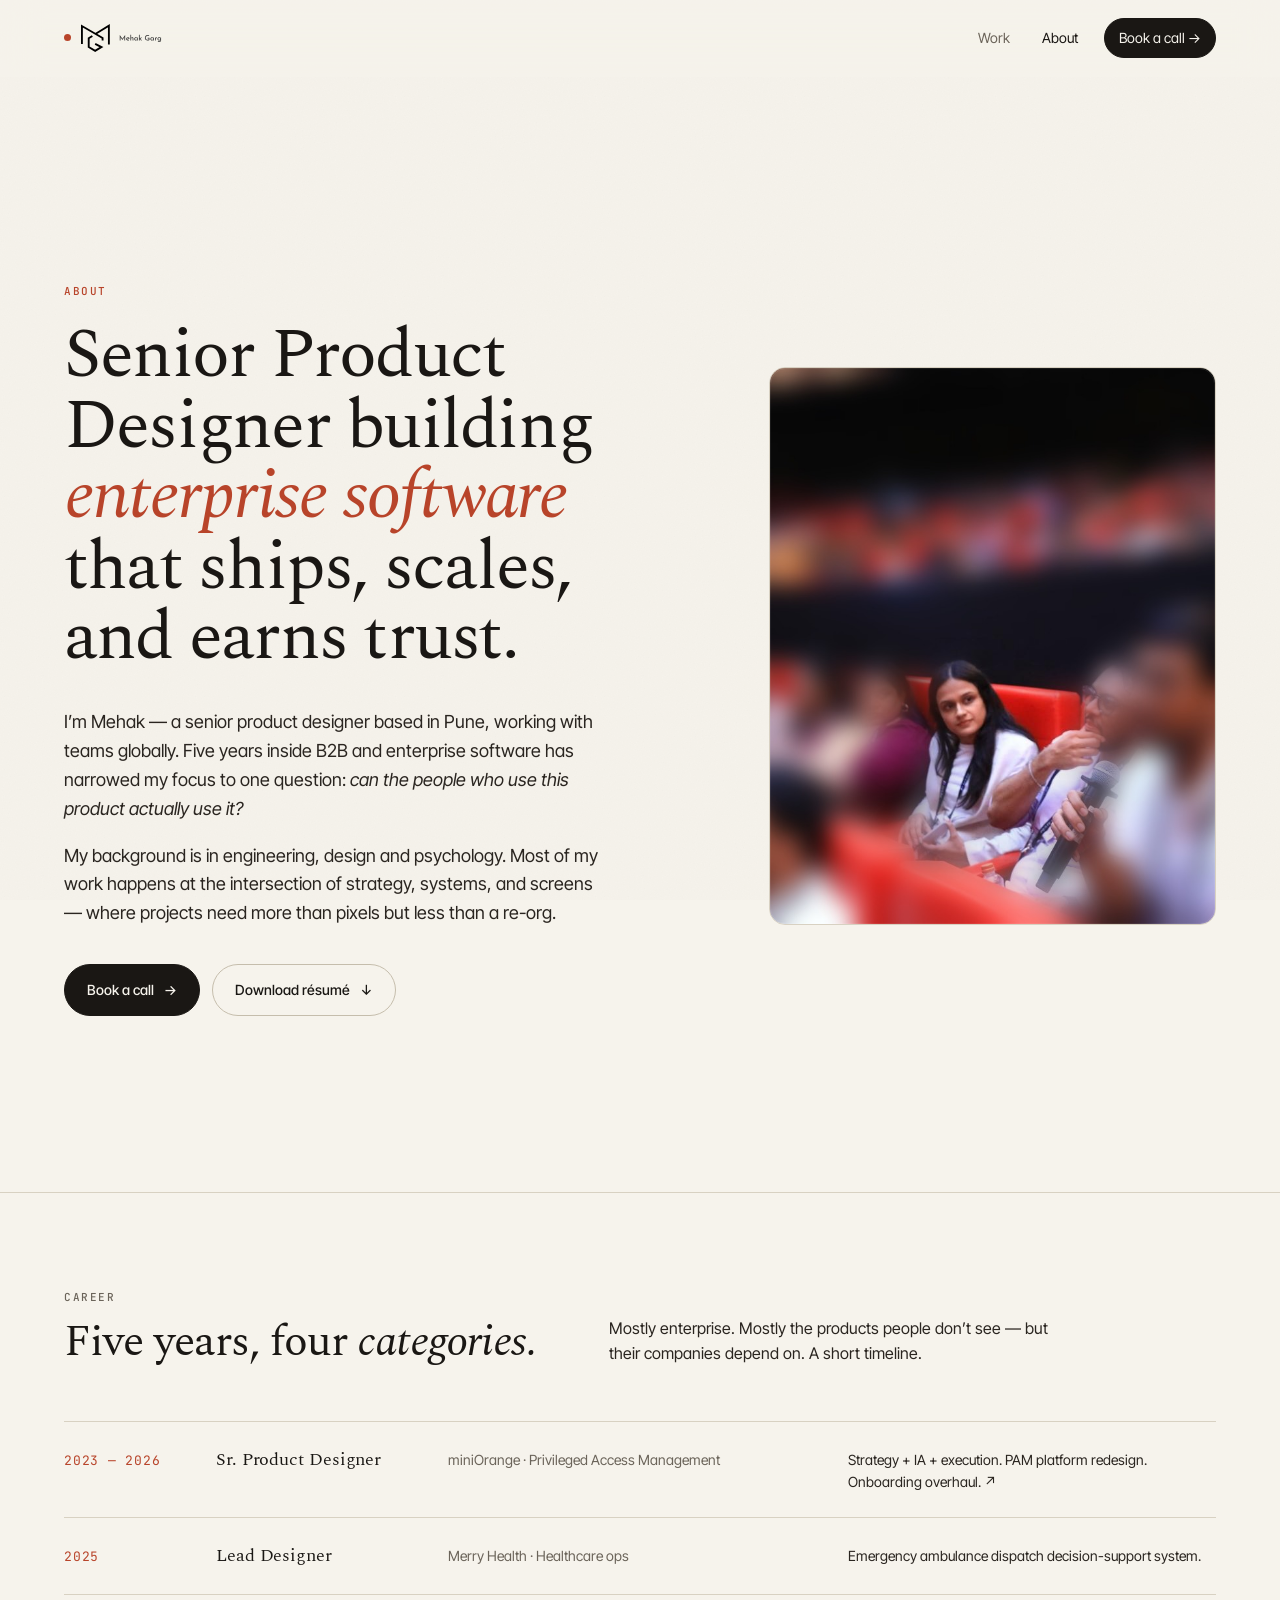
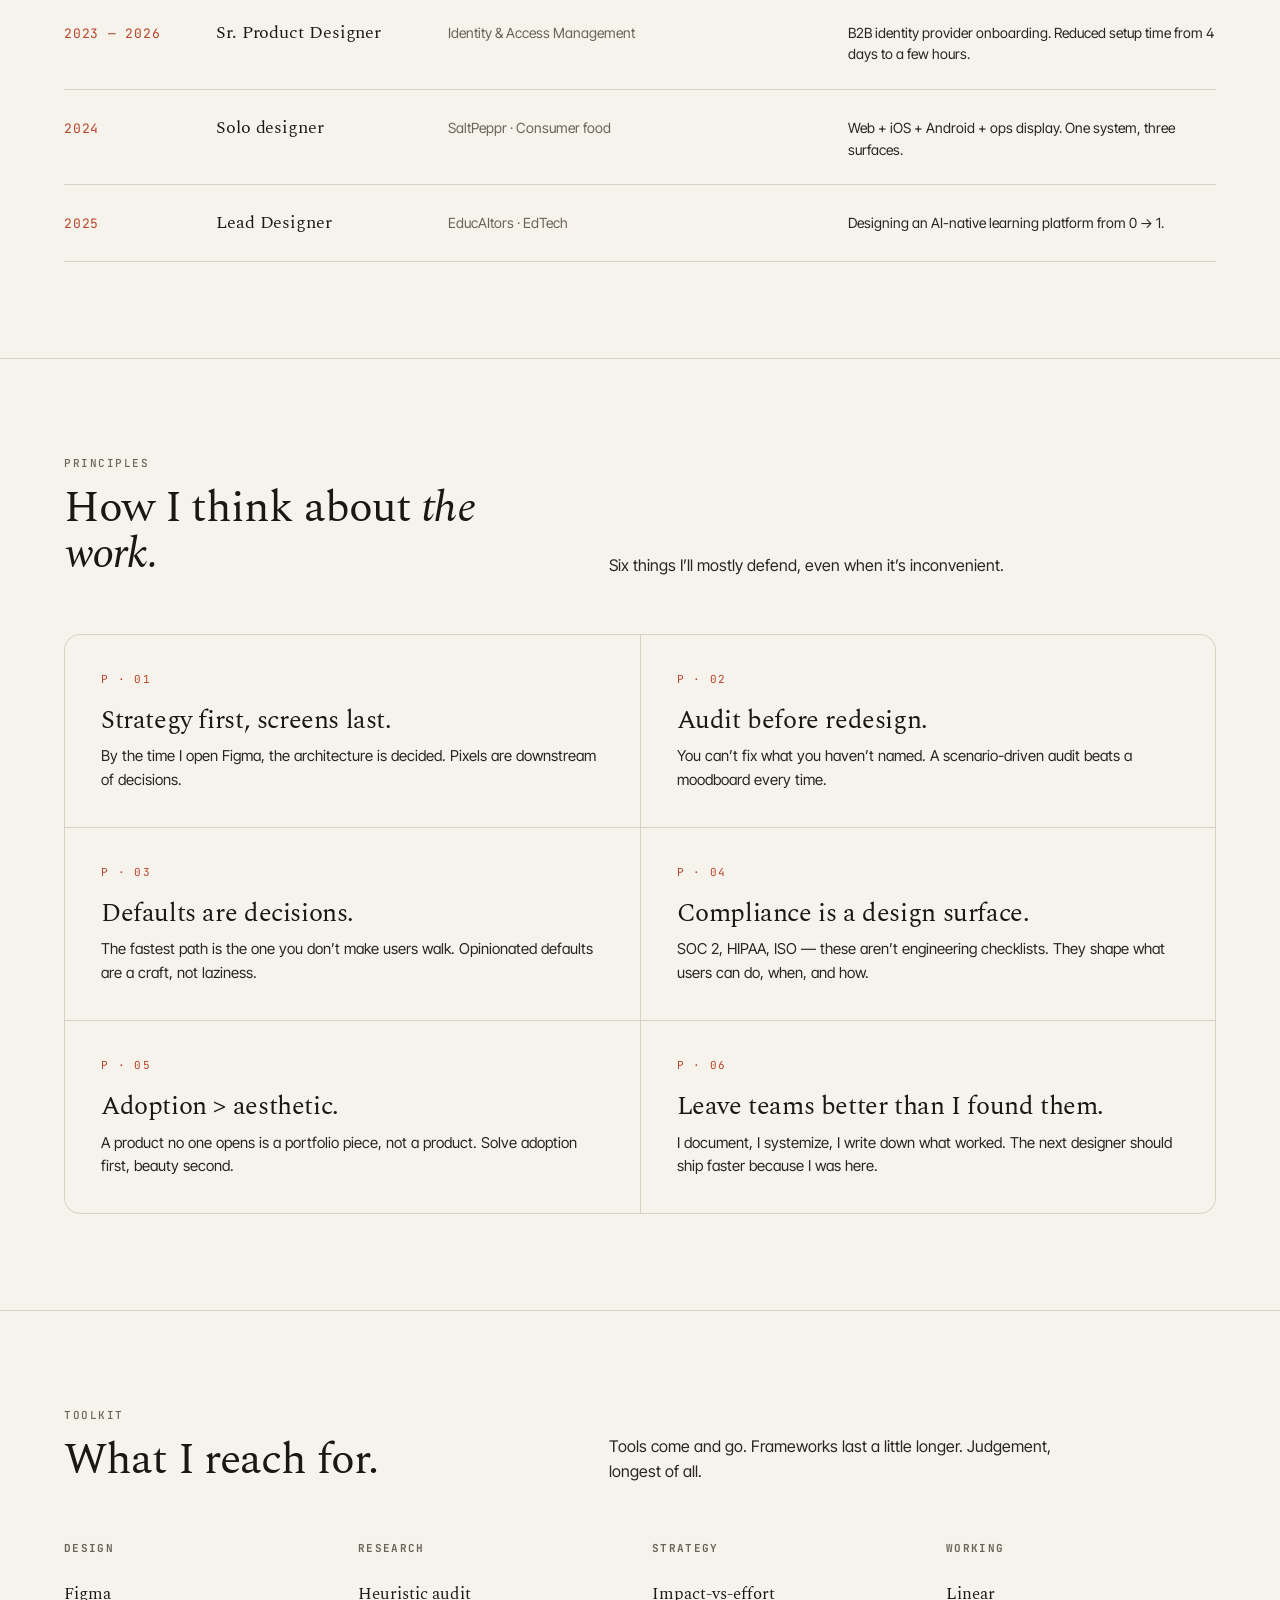
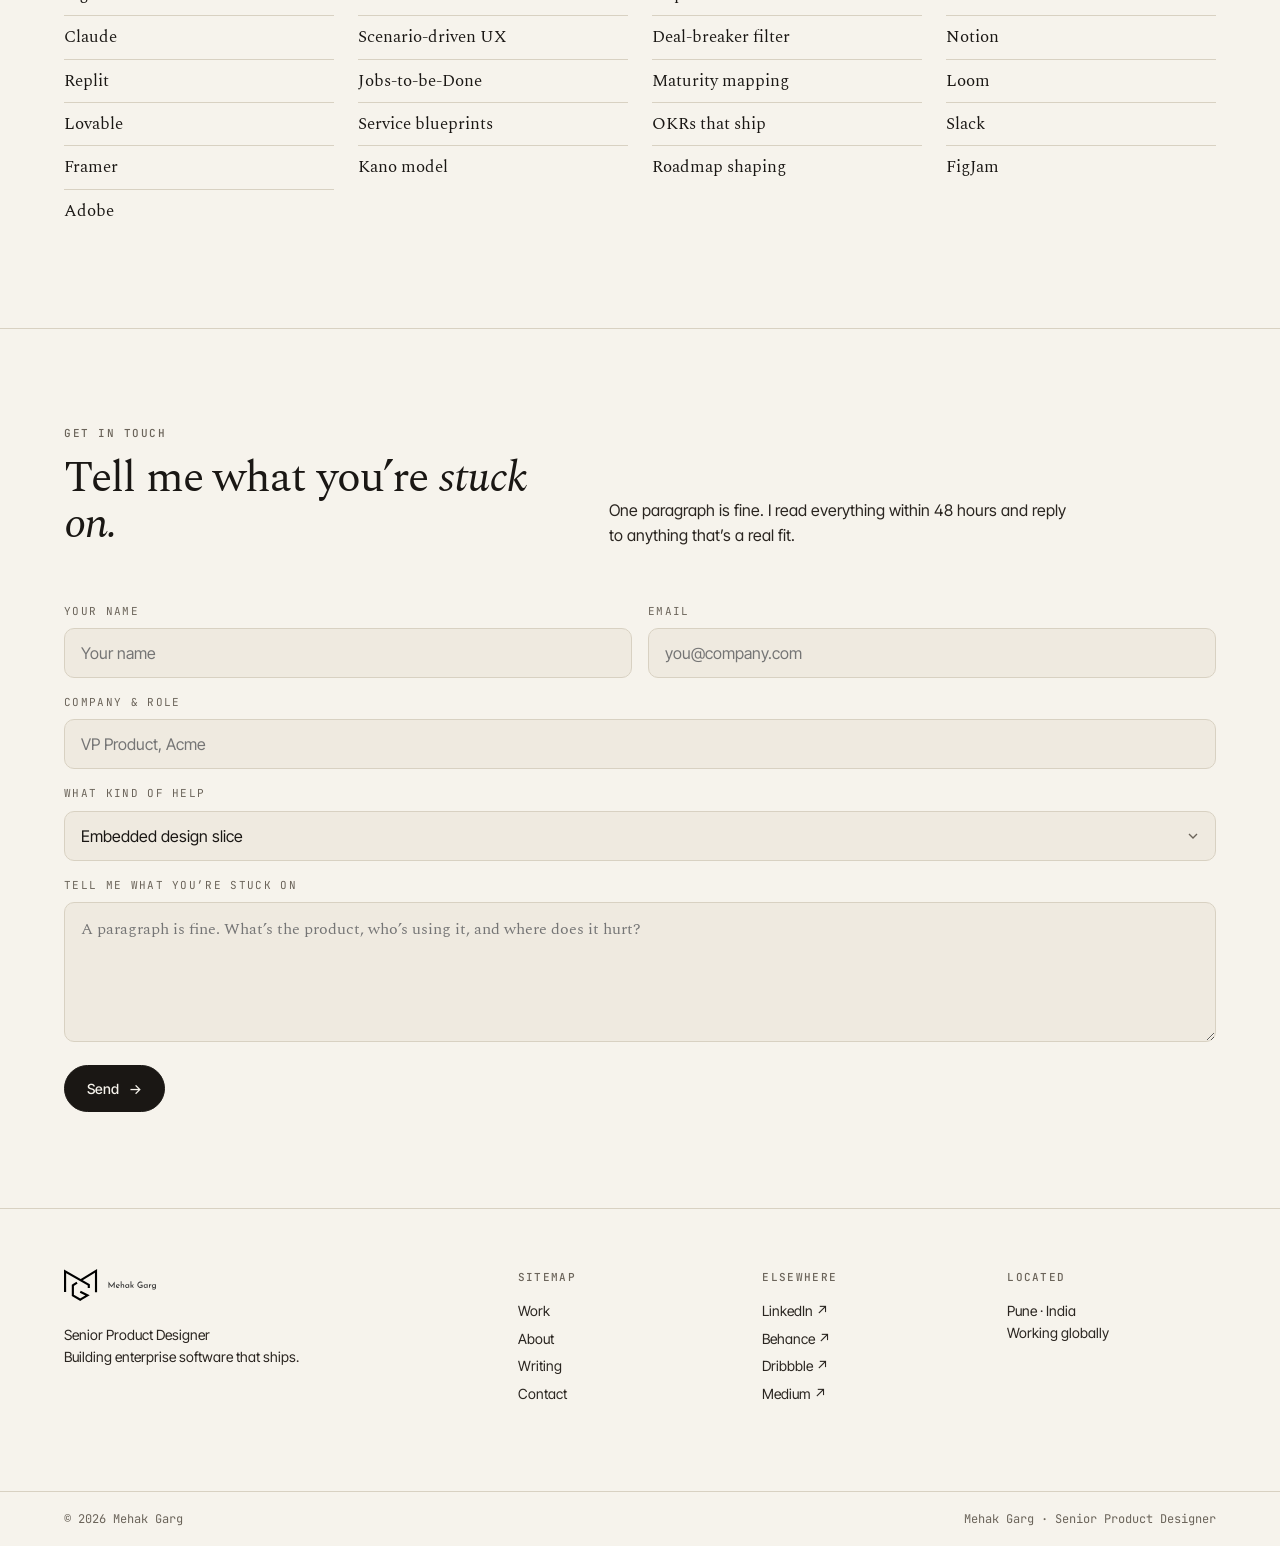
==== about.html @ d700df49 "Initial portfolio — Mehak Garg Senior Product Designer" ====
<!doctype html>
<html lang="en">
<head>
<meta charset="utf-8" />
<meta name="viewport" content="width=device-width, initial-scale=1" />
<title>About — Mehak Garg</title>
<link rel="preconnect" href="https://fonts.googleapis.com" />
<link rel="preconnect" href="https://fonts.gstatic.com" crossorigin />
<link href="https://fonts.googleapis.com/css2?family=Spectral:ital,wght@0,300;0,400;0,500;1,400&family=Inter+Tight:wght@400;500;600&family=JetBrains+Mono:wght@400;500&display=swap" rel="stylesheet" />
<link rel="stylesheet" href="styles.css" />
<style>
  /* ── About hero ── */
  .about-hero {
    padding-top: 180px;
    padding-bottom: 80px;
    display: grid;
    grid-template-columns: 1.4fr 1fr;
    gap: 80px;
    align-items: center;
  }
  .about-hero h1 {
    font-family: var(--serif);
    font-weight: 400;
    font-size: clamp(40px, 5.5vw, 84px);
    line-height: 1.0;
    letter-spacing: -0.025em;
  }
  .about-hero h1 .em {
    font-style: italic;
    color: var(--accent);
  }
  .about-hero .photo {
    aspect-ratio: 4/5;
    background: var(--paper-2);
    border: 1px solid var(--rule);
    border-radius: 16px;
    overflow: hidden;
    position: relative;
  }
  .about-hero .photo::after {
    content: "";
    position: absolute;
    inset: 0;
    border: 1px solid rgba(255,255,255,0.08);
    border-radius: 16px;
    pointer-events: none;
  }
  @media (max-width: 800px) {
    .about-hero { grid-template-columns: 1fr; gap: 40px; }
  }

  /* ── Timeline ── */
  .timeline {
    display: flex;
    flex-direction: column;
    border-top: 1px solid var(--rule);
    margin-top: 48px;
  }
  .tl-row {
    display: grid;
    grid-template-columns: 120px 200px 1fr 1fr;
    gap: 32px;
    padding: 24px 0;
    border-bottom: 1px solid var(--rule);
    align-items: baseline;
  }
  .tl-row .yr {
    font-family: var(--mono);
    font-size: 13px;
    color: var(--accent);
    letter-spacing: 0.06em;
  }
  .tl-row .role {
    font-family: var(--serif);
    font-size: 18px;
    letter-spacing: -0.005em;
  }
  .tl-row .where {
    color: var(--muted);
    font-size: 14px;
  }
  .tl-row .what {
    color: var(--ink-2);
    font-size: 14px;
    line-height: 1.55;
  }
  @media (max-width: 800px) {
    .tl-row { grid-template-columns: 1fr; gap: 6px; }
  }

  /* ── Principles grid ── */
  .principles-grid {
    display: grid;
    grid-template-columns: 1fr 1fr;
    gap: 1px;
    background: var(--rule);
    border: 1px solid var(--rule);
    border-radius: 16px;
    overflow: hidden;
  }
  .principle {
    background: var(--paper);
    padding: 36px;
  }
  .principle .num {
    font-family: var(--mono);
    font-size: 11px;
    color: var(--accent);
    letter-spacing: 0.12em;
  }
  .principle h4 {
    font-family: var(--serif);
    font-size: 26px;
    font-weight: 400;
    letter-spacing: -0.015em;
    margin: 18px 0 10px;
    line-height: 1.1;
  }
  .principle p {
    font-size: 15px;
    color: var(--ink-2);
    line-height: 1.55;
  }
  @media (max-width: 800px) {
    .principles-grid { grid-template-columns: 1fr; }
  }

  /* ── Toolkit ── */
  .toolkit {
    display: grid;
    grid-template-columns: repeat(4, 1fr);
    gap: 24px;
  }
  .tool-col h5 {
    font-family: var(--mono);
    font-size: 11px;
    letter-spacing: 0.12em;
    color: var(--muted);
    margin-bottom: 16px;
    text-transform: uppercase;
  }
  .tool-col ul {
    list-style: none;
  }
  .tool-col li {
    padding: 8px 0;
    font-family: var(--serif);
    font-size: 17px;
    border-top: 1px solid var(--rule);
  }
  .tool-col li:first-child {
    border-top: none;
  }
  @media (max-width: 800px) {
    .toolkit { grid-template-columns: 1fr 1fr; }
  }

  /* ── Contact form ── */
  .form-grid {
    display: grid;
    grid-template-columns: 1fr 1fr;
    gap: 16px;
  }
  .form-grid .full {
    grid-column: 1 / -1;
  }
  .form-grid label {
    display: block;
    font-family: var(--mono);
    font-size: 11px;
    letter-spacing: 0.12em;
    color: var(--muted);
    margin-bottom: 8px;
    text-transform: uppercase;
  }
  .form-grid input,
  .form-grid textarea,
  .form-grid select {
    width: 100%;
    padding: 14px 16px;
    background: var(--paper-2);
    border: 1px solid var(--rule);
    border-radius: 10px;
    font-family: var(--sans);
    font-size: 16px;
    color: var(--ink);
    transition: border-color 0.2s, background 0.2s;
    appearance: none;
    -webkit-appearance: none;
  }
  .form-grid input:focus,
  .form-grid textarea:focus,
  .form-grid select:focus {
    outline: none;
    border-color: var(--accent);
    background: var(--paper);
  }
  .form-grid textarea {
    min-height: 140px;
    resize: vertical;
    font-family: var(--serif);
  }
  .form-grid select {
    background-image: url("data:image/svg+xml;utf8,<svg xmlns='http://www.w3.org/2000/svg' width='16' height='16' viewBox='0 0 24 24' fill='none' stroke='%236b645a' stroke-width='2'><polyline points='6 9 12 15 18 9'/></svg>");
    background-repeat: no-repeat;
    background-position: right 14px center;
    padding-right: 40px;
    cursor: pointer;
  }
  @media (max-width: 800px) {
    .form-grid { grid-template-columns: 1fr; }
  }
</style>
</head>
<body>

<div class="scroll-progress"></div>

<nav class="nav">
  <a href="index.html" class="nav-logo" data-cursor="hover">
    <span class="dot"></span>
    <img src="assets/logo.svg" alt="Mehak Garg" />
  </a>
  <div class="nav-links">
    <a href="index.html#work" data-cursor="hover">Work</a>
    <a href="about.html" class="active" data-cursor="hover">About</a>
    <a href="#contact" class="cta" data-cursor="hover">Book a call →</a>
  </div>
</nav>

<!-- 01 About hero -->
<section data-screen-label="01 About hero">
  <div class="wrap">
    <div class="about-hero">
      <div>
        <span class="kicker reveal">About</span>
        <h1 class="reveal" style="margin-top:18px;">
          Senior Product Designer building <span class="em">enterprise software</span> that ships, scales, and earns trust.
        </h1>
        <p class="reveal" style="margin-top:36px;font-size:18px;color:var(--ink-2);max-width:54ch;line-height:1.6;">
          I&rsquo;m Mehak — a senior product designer based in Pune, working with teams globally. Five years inside B2B and enterprise software has narrowed my focus to one question: <em>can the people who use this product actually use it?</em>
        </p>
        <p class="reveal" style="margin-top:18px;font-size:18px;color:var(--ink-2);max-width:54ch;line-height:1.6;">
          My background is in engineering, design and psychology. Most of my work happens at the intersection of strategy, systems, and screens — where projects need more than pixels but less than a re-org.
        </p>
        <div class="reveal" style="margin-top:36px;display:flex;gap:12px;flex-wrap:wrap;">
          <a href="#contact" class="btn primary" data-cursor="hover">Book a call <span class="arrow">→</span></a>
          <a href="assets/Mehak-Garg-Resume.pdf" download class="btn" data-cursor="hover">Download résumé <span class="arrow">↓</span></a>
        </div>
      </div>
      <div class="photo reveal">
        <img src="assets/portrait.jpg" alt="Mehak Garg" style="width:100%;height:100%;object-fit:cover;display:block;" />
      </div>
    </div>
  </div>
</section>

<!-- 02 Timeline -->
<section data-screen-label="02 Timeline">
  <div class="wrap">
    <div class="sec-head">
      <div class="l reveal">
        <span class="eyebrow">Career</span>
        <h2 class="serif">Five years, four <span class="italic">categories.</span></h2>
      </div>
      <div class="r reveal">
        <p>Mostly enterprise. Mostly the products people don&rsquo;t see — but their companies depend on. A short timeline.</p>
      </div>
    </div>

    <div class="timeline reveal">
      <div class="tl-row">
        <div class="yr">2023 — 2026</div>
        <div class="role serif">Sr. Product Designer</div>
        <div class="where">miniOrange · Privileged Access Management</div>
        <div class="what">Strategy + IA + execution. PAM platform redesign. Onboarding overhaul. ↗</div>
      </div>
      <div class="tl-row">
        <div class="yr">2025</div>
        <div class="role serif">Lead Designer</div>
        <div class="where">Merry Health · Healthcare ops</div>
        <div class="what">Emergency ambulance dispatch decision-support system.</div>
      </div>
      <div class="tl-row">
        <div class="yr">2023 — 2026</div>
        <div class="role serif">Sr. Product Designer</div>
        <div class="where">Identity &amp; Access Management</div>
        <div class="what">B2B identity provider onboarding. Reduced setup time from 4 days to a few hours.</div>
      </div>
      <div class="tl-row">
        <div class="yr">2024</div>
        <div class="role serif">Solo designer</div>
        <div class="where">SaltPeppr · Consumer food</div>
        <div class="what">Web + iOS + Android + ops display. One system, three surfaces.</div>
      </div>
      <div class="tl-row">
        <div class="yr">2025</div>
        <div class="role serif">Lead Designer</div>
        <div class="where">EducAItors · EdTech</div>
        <div class="what">Designing an AI-native learning platform from 0 → 1.</div>
      </div>
    </div>
  </div>
</section>

<!-- 03 Principles -->
<section data-screen-label="03 Principles">
  <div class="wrap">
    <div class="sec-head">
      <div class="l reveal">
        <span class="eyebrow">Principles</span>
        <h2 class="serif">How I think about <span class="italic">the work.</span></h2>
      </div>
      <div class="r reveal">
        <p>Six things I&rsquo;ll mostly defend, even when it&rsquo;s inconvenient.</p>
      </div>
    </div>

    <div class="principles-grid reveal-stagger">
      <div class="principle">
        <div class="num">P · 01</div>
        <h4 class="serif">Strategy first, screens last.</h4>
        <p>By the time I open Figma, the architecture is decided. Pixels are downstream of decisions.</p>
      </div>
      <div class="principle">
        <div class="num">P · 02</div>
        <h4 class="serif">Audit before redesign.</h4>
        <p>You can&rsquo;t fix what you haven&rsquo;t named. A scenario-driven audit beats a moodboard every time.</p>
      </div>
      <div class="principle">
        <div class="num">P · 03</div>
        <h4 class="serif">Defaults are decisions.</h4>
        <p>The fastest path is the one you don&rsquo;t make users walk. Opinionated defaults are a craft, not laziness.</p>
      </div>
      <div class="principle">
        <div class="num">P · 04</div>
        <h4 class="serif">Compliance is a design surface.</h4>
        <p>SOC 2, HIPAA, ISO — these aren&rsquo;t engineering checklists. They shape what users can do, when, and how.</p>
      </div>
      <div class="principle">
        <div class="num">P · 05</div>
        <h4 class="serif">Adoption &gt; aesthetic.</h4>
        <p>A product no one opens is a portfolio piece, not a product. Solve adoption first, beauty second.</p>
      </div>
      <div class="principle">
        <div class="num">P · 06</div>
        <h4 class="serif">Leave teams better than I found them.</h4>
        <p>I document, I systemize, I write down what worked. The next designer should ship faster because I was here.</p>
      </div>
    </div>
  </div>
</section>

<!-- 04 Toolkit -->
<section data-screen-label="04 Toolkit">
  <div class="wrap">
    <div class="sec-head">
      <div class="l reveal">
        <span class="eyebrow">Toolkit</span>
        <h2 class="serif">What I reach for.</h2>
      </div>
      <div class="r reveal">
        <p>Tools come and go. Frameworks last a little longer. Judgement, longest of all.</p>
      </div>
    </div>

    <div class="toolkit reveal-stagger">
      <div class="tool-col">
        <h5>Design</h5>
        <ul>
          <li>Figma</li>
          <li>Claude</li>
          <li>Replit</li>
          <li>Lovable</li>
          <li>Framer</li>
          <li>Adobe</li>
        </ul>
      </div>
      <div class="tool-col">
        <h5>Research</h5>
        <ul>
          <li>Heuristic audit</li>
          <li>Scenario-driven UX</li>
          <li>Jobs-to-be-Done</li>
          <li>Service blueprints</li>
          <li>Kano model</li>
        </ul>
      </div>
      <div class="tool-col">
        <h5>Strategy</h5>
        <ul>
          <li>Impact-vs-effort</li>
          <li>Deal-breaker filter</li>
          <li>Maturity mapping</li>
          <li>OKRs that ship</li>
          <li>Roadmap shaping</li>
        </ul>
      </div>
      <div class="tool-col">
        <h5>Working</h5>
        <ul>
          <li>Linear</li>
          <li>Notion</li>
          <li>Loom</li>
          <li>Slack</li>
          <li>FigJam</li>
        </ul>
      </div>
    </div>
  </div>
</section>

<!-- 05 Contact form -->
<section data-screen-label="05 Contact form" id="contact">
  <div class="wrap">
    <div class="sec-head">
      <div class="l reveal">
        <span class="eyebrow">Get in touch</span>
        <h2 class="serif">Tell me what you&rsquo;re <span class="italic">stuck on.</span></h2>
      </div>
      <div class="r reveal">
        <p>One paragraph is fine. I read everything within 48 hours and reply to anything that&rsquo;s a real fit.</p>
      </div>
    </div>

    <form class="form-grid reveal" id="contact-form">
      <div>
        <label for="name">Your name</label>
        <input id="name" type="text" placeholder="Your name" autocomplete="name" />
      </div>
      <div>
        <label for="email">Email</label>
        <input id="email" type="email" placeholder="you@company.com" autocomplete="email" />
      </div>
      <div class="full">
        <label for="company">Company &amp; role</label>
        <input id="company" type="text" placeholder="VP Product, Acme" />
      </div>
      <div class="full">
        <label for="help-type">What kind of help</label>
        <select id="help-type">
          <option>Embedded design slice</option>
          <option>Enterprise UX Audit</option>
          <option>Design Systems &amp; Scale</option>
          <option>Something else</option>
        </select>
      </div>
      <div class="full">
        <label for="message">Tell me what you&rsquo;re stuck on</label>
        <textarea id="message" placeholder="A paragraph is fine. What&rsquo;s the product, who&rsquo;s using it, and where does it hurt?"></textarea>
      </div>
      <div class="full">
        <button type="submit" class="btn primary" data-cursor="hover">Send <span class="arrow">→</span></button>
      </div>
    </form>
  </div>
</section>

<footer>
  <div class="foot">
    <div class="col">
      <div class="name" style="margin-bottom:12px;">
        <img src="assets/logo.svg" alt="Mehak Garg" style="height:32px;width:auto;" />
      </div>
      <p class="meta">Senior Product Designer<br/>Building enterprise software that ships.</p>
    </div>
    <div class="col">
      <h5>Sitemap</h5>
      <a href="index.html#work">Work</a>
      <a href="about.html">About</a>
      <a href="index.html#writing">Writing</a>
      <a href="#contact">Contact</a>
    </div>
    <div class="col">
      <h5>Elsewhere</h5>
      <a href="#" target="_blank" rel="noopener">LinkedIn ↗</a>
      <a href="#" target="_blank" rel="noopener">Behance ↗</a>
      <a href="#" target="_blank" rel="noopener">Dribbble ↗</a>
      <a href="#" target="_blank" rel="noopener">Medium ↗</a>
    </div>
    <div class="col">
      <h5>Located</h5>
      <p class="meta">Pune · India<br/>Working globally</p>
    </div>
  </div>
  <div class="foot-bottom">
    <span>© 2026 Mehak Garg</span>
    <span>Mehak Garg · Senior Product Designer</span>
  </div>
</footer>

<script src="app.js"></script>
<script>
  // Contact form submit
  document.getElementById('contact-form').addEventListener('submit', function(e) {
    e.preventDefault();
    const btn = this.querySelector('button[type="submit"]');
    btn.textContent = 'Sent ✓';
    btn.disabled = true;
    btn.style.opacity = '0.7';
  });
</script>
</body>
</html>
---- styles.css ----
/* ---------- Mehak Garg portfolio — shared styles ---------- */

:root {
  /* warm editorial base */
  --paper: #f6f3ec;
  --paper-2: #efeae0;
  --ink: #1a1714;
  --ink-2: #2a2520;
  --muted: #6b645a;
  --muted-2: #9a9085;
  --rule: #d8d1c2;
  --rule-2: #c5bdac;
  --accent: #b8442a;       /* terracotta default */
  --accent-soft: #e9c8b8;
  --hl: rgba(184, 68, 42, 0.12);

  /* type */
  --serif: "Spectral", "Source Serif 4", "Iowan Old Style", Georgia, serif;
  --sans: "Inter Tight", "Söhne", "Inter", -apple-system, system-ui, sans-serif;
  --mono: "JetBrains Mono", "IBM Plex Mono", ui-monospace, monospace;

  /* density */
  --pad-section: 96px;
  --pad-side: clamp(20px, 5vw, 96px);
  --gap: 24px;

  /* timing */
  --ease: cubic-bezier(0.22, 1, 0.36, 1);
}

[data-theme="dark"] {
  --paper: #14110e;
  --paper-2: #1c1814;
  --ink: #f4efe5;
  --ink-2: #e6dfd2;
  --muted: #968c7e;
  --muted-2: #6b6359;
  --rule: #2a251f;
  --rule-2: #3a342c;
  --accent: #e07050;
  --accent-soft: #4a2a20;
  --hl: rgba(224, 112, 80, 0.18);
}

[data-density="compact"] {
  --pad-section: 72px;
  --gap: 14px;
}
[data-density="airy"] {
  --pad-section: 160px;
  --gap: 36px;
}

* { box-sizing: border-box; margin: 0; padding: 0; }
html { scroll-behavior: smooth; }
body {
  font-family: var(--sans);
  background: var(--paper);
  color: var(--ink);
  font-size: 17px;
  line-height: 1.55;
  -webkit-font-smoothing: antialiased;
  font-feature-settings: "ss01", "cv11";
  transition: background 0.6s var(--ease), color 0.6s var(--ease);
  overflow-x: hidden;
}

/* subtle paper grain */
body::before {
  content: "";
  position: fixed;
  inset: 0;
  pointer-events: none;
  z-index: 1;
  opacity: 0.4;
  mix-blend-mode: multiply;
  background-image: url("data:image/svg+xml;utf8,<svg xmlns='http://www.w3.org/2000/svg' width='200' height='200'><filter id='n'><feTurbulence type='fractalNoise' baseFrequency='0.85' numOctaves='2' stitchTiles='stitch'/><feColorMatrix values='0 0 0 0 0.1  0 0 0 0 0.09  0 0 0 0 0.08  0 0 0 0.06 0'/></filter><rect width='100%25' height='100%25' filter='url(%23n)'/></svg>");
}
[data-theme="dark"] body::before { mix-blend-mode: screen; opacity: 0.18; }

/* ---------- Type ---------- */
.serif { font-family: var(--serif); font-weight: 400; letter-spacing: -0.012em; }
.italic { font-style: italic; }
[data-font="sans-hero"] .hero h1,
[data-font="sans-hero"] .display { font-family: var(--sans); font-weight: 500; letter-spacing: -0.03em; }
[data-font="serif-all"] .label,
[data-font="serif-all"] body { font-family: var(--serif); }

.eyebrow {
  font-family: var(--mono);
  font-size: 11px;
  letter-spacing: 0.14em;
  text-transform: uppercase;
  color: var(--muted);
  font-weight: 500;
}

.display {
  font-family: var(--serif);
  font-weight: 400;
  letter-spacing: -0.025em;
  line-height: 0.98;
}

a { color: inherit; text-decoration: none; }
a.link {
  color: var(--ink);
  border-bottom: 1px solid var(--rule-2);
  transition: border 0.2s, color 0.2s;
}
a.link:hover { color: var(--accent); border-bottom-color: var(--accent); }

/* ---------- Layout ---------- */
.wrap {
  max-width: 1480px;
  margin: 0 auto;
  padding: 0 var(--pad-side);
  position: relative;
  z-index: 2;
}

section { padding: var(--pad-section) 0; position: relative; }
section + section { border-top: 1px solid var(--rule); }
@media (max-width: 720px) {
  :root { --pad-section: 64px; }
}

/* ---------- Nav ---------- */
.nav {
  position: fixed;
  top: 0; left: 0; right: 0;
  z-index: 50;
  display: flex;
  align-items: center;
  justify-content: space-between;
  padding: 18px var(--pad-side);
  background: color-mix(in oklab, var(--paper) 80%, transparent);
  backdrop-filter: blur(20px) saturate(1.4);
  -webkit-backdrop-filter: blur(20px) saturate(1.4);
  border-bottom: 1px solid transparent;
  transition: border-color 0.3s, background 0.3s;
}
.nav.scrolled { border-bottom-color: var(--rule); }
.nav-logo {
  display: inline-flex;
  align-items: center;
  gap: 10px;
  color: var(--ink);
}
.nav-logo .dot {
  width: 7px; height: 7px;
  border-radius: 50%;
  background: var(--accent);
  display: inline-block;
  animation: pulse 2.4s var(--ease) infinite;
  flex-shrink: 0;
}
.nav-logo img, .nav-logo svg {
  height: 28px;
  width: auto;
  display: block;
}
[data-theme="dark"] .nav-logo img { filter: invert(1); }
@keyframes pulse {
  0%, 100% { transform: scale(1); opacity: 1; }
  50% { transform: scale(1.4); opacity: 0.5; }
}
.nav-links {
  display: flex;
  gap: 4px;
  align-items: center;
  font-size: 14px;
}
.nav-links a {
  padding: 8px 14px;
  border-radius: 999px;
  color: var(--muted);
  transition: color 0.2s, background 0.2s;
  position: relative;
}
.nav-links a:hover, .nav-links a.active { color: var(--ink); }
.nav-links a.cta {
  background: var(--ink);
  color: var(--paper);
  margin-left: 8px;
  border: 1px solid var(--ink);
}
.nav-links a.cta:hover { background: var(--accent); border-color: var(--accent); color: #fff; }
@media (max-width: 720px) {
  .nav { padding: 12px var(--pad-side); }
  .nav-logo img, .nav-logo svg { height: 22px; }
  .nav-links a:not(.cta) { display: none; }
  .nav-links a.cta { margin-left: 0; padding: 8px 12px; font-size: 13px; }
}

/* ---------- Custom cursor ---------- */
.cursor {
  position: fixed;
  pointer-events: none;
  z-index: 9999;
  width: 12px; height: 12px;
  border-radius: 50%;
  background: var(--ink);
  transform: translate(-50%, -50%);
  transition: width 0.25s var(--ease), height 0.25s var(--ease), background 0.25s, opacity 0.25s;
  mix-blend-mode: difference;
  opacity: 0;
}
.cursor.visible { opacity: 1; }
.cursor.hover {
  width: 64px; height: 64px;
  background: var(--paper);
}
.cursor.hover-text {
  width: 84px; height: 84px;
  background: var(--accent);
  mix-blend-mode: normal;
}
.cursor-label {
  position: fixed;
  pointer-events: none;
  z-index: 10000;
  font-family: var(--mono);
  font-size: 10px;
  letter-spacing: 0.1em;
  text-transform: uppercase;
  color: #fff;
  transform: translate(-50%, -50%);
  opacity: 0;
  transition: opacity 0.2s;
}
.cursor-label.visible { opacity: 1; }

@media (hover: none), (max-width: 900px) {
  .cursor, .cursor-label { display: none; }
}

/* ---------- Hero ---------- */
.hero {
  padding-top: clamp(120px, 16vw, 180px);
  padding-bottom: 80px;
  min-height: 88vh;
  display: flex;
  flex-direction: column;
  justify-content: center;
}
.hero .meta {
  display: flex;
  gap: 16px;
  align-items: center;
  margin-bottom: 36px;
  flex-wrap: wrap;
}
.hero .status {
  display: inline-flex;
  align-items: center;
  gap: 8px;
  padding: 6px 12px;
  background: var(--paper-2);
  border: 1px solid var(--rule);
  border-radius: 999px;
  font-size: 12px;
  color: var(--muted);
}
.hero .status .live {
  width: 6px; height: 6px; border-radius: 50%;
  background: #2ea44f;
  animation: pulse 2.4s var(--ease) infinite;
}
.hero h1 {
  font-family: var(--serif);
  font-weight: 400;
  font-size: clamp(40px, 7.6vw, 124px);
  line-height: 0.98;
  letter-spacing: -0.03em;
  max-width: 16ch;
}
.hero h1 .em {
  font-style: italic;
  color: var(--accent);
  font-weight: 400;
}
.hero h1 .word {
  display: inline-block;
}
.hero .lede {
  margin-top: 44px;
  max-width: 56ch;
  font-size: clamp(17px, 1.4vw, 20px);
  line-height: 1.55;
  color: var(--ink-2);
}
.hero .lede strong { font-weight: 500; color: var(--ink); }
.hero .actions {
  margin-top: 40px;
  display: flex;
  gap: 12px;
  align-items: center;
  flex-wrap: wrap;
}

.btn {
  display: inline-flex;
  align-items: center;
  gap: 10px;
  padding: 14px 22px;
  font-size: 14px;
  font-weight: 500;
  border-radius: 999px;
  border: 1px solid var(--rule-2);
  background: transparent;
  color: var(--ink);
  cursor: pointer;
  transition: all 0.25s var(--ease);
  font-family: var(--sans);
}
.btn:hover { border-color: var(--ink); transform: translateY(-1px); }
.btn.primary {
  background: var(--ink);
  color: var(--paper);
  border-color: var(--ink);
}
.btn.primary:hover { background: var(--accent); border-color: var(--accent); color: #fff; }
.btn .arrow {
  display: inline-block;
  transition: transform 0.3s var(--ease);
}
.btn:hover .arrow { transform: translateX(4px); }

/* trust strip */
.trust {
  margin-top: 80px;
  padding-top: 32px;
  border-top: 1px solid var(--rule);
  display: flex;
  align-items: center;
  gap: 36px;
  flex-wrap: wrap;
}
.trust .label { color: var(--muted); font-size: 12px; letter-spacing: 0.1em; text-transform: uppercase; font-family: var(--mono); }
.trust .logos {
  display: flex;
  gap: 36px;
  align-items: center;
  flex-wrap: wrap;
  color: var(--muted-2);
  font-family: var(--serif);
  font-size: 17px;
  letter-spacing: -0.01em;
}
.trust .logos span { transition: color 0.3s; }
.trust .logos span:hover { color: var(--ink); }

/* ---------- Section heading ---------- */
.sec-head {
  display: grid;
  grid-template-columns: 5fr 6fr;
  gap: 40px;
  margin-bottom: 56px;
  align-items: end;
}
.sec-head .l .eyebrow { display: block; margin-bottom: 14px; }
.sec-head .l h2 {
  font-family: var(--serif);
  font-weight: 400;
  font-size: clamp(28px, 3.4vw, 52px);
  line-height: 1.05;
  letter-spacing: -0.02em;
  max-width: 22ch;
}
.sec-head .r {
  font-size: 16px;
  color: var(--ink-2);
  max-width: 52ch;
  line-height: 1.55;
}
@media (max-width: 900px) {
  .sec-head { grid-template-columns: 1fr; gap: 20px; margin-bottom: 36px; }
  .sec-head .l h2 { font-size: clamp(26px, 6.4vw, 38px); }
}

/* ---------- Work grid (morphing tiles) ---------- */
.work {
  display: flex;
  flex-direction: column;
  gap: 0;
}
.proj {
  position: relative;
  border-top: 1px solid var(--rule);
  padding: 28px 0;
  display: grid;
  grid-template-columns: 56px 1fr 240px 240px 60px;
  gap: 28px;
  align-items: center;
  cursor: pointer;
  transition: padding 0.5s var(--ease);
  overflow: hidden;
}
.proj:last-child { border-bottom: 1px solid var(--rule); }
.proj .num { font-family: var(--mono); font-size: 12px; color: var(--muted); }
.proj .title {
  font-family: var(--serif);
  font-size: clamp(22px, 2.6vw, 36px);
  line-height: 1.1;
  letter-spacing: -0.018em;
  font-weight: 400;
  transition: transform 0.5s var(--ease);
  transform-origin: left center;
}
.proj .meta-l { font-size: 12px; color: var(--muted); font-family: var(--mono); letter-spacing: 0.04em; line-height: 1.5; }
.proj .arrow-cell {
  display: flex; justify-content: flex-end;
  font-family: var(--serif); font-size: 24px; color: var(--muted);
  transition: transform 0.5s var(--ease), color 0.3s;
}
.proj .preview {
  position: absolute;
  pointer-events: none;
  top: 50%;
  right: 8%;
  width: 320px;
  height: 210px;
  border-radius: 12px;
  overflow: hidden;
  transform: translate(40px, -50%) scale(0.9);
  opacity: 0;
  transition: opacity 0.4s var(--ease), transform 0.5s var(--ease);
  z-index: 5;
  box-shadow: 0 30px 80px rgba(20, 16, 12, 0.18);
}
.proj:hover { padding: 44px 0; }
.proj:hover .title { transform: translateX(10px); color: var(--accent); }
.proj:hover .arrow-cell { transform: translateX(-8px); color: var(--ink); }
.proj:hover .preview { opacity: 1; transform: translate(0, -50%) scale(1); }
.proj.expanded { background: var(--paper-2); }
@media (max-width: 1100px) {
  .proj { grid-template-columns: 44px 1fr 40px; gap: 16px; padding: 22px 0; }
  .proj .meta-l { display: none; }
  .proj .preview { display: none; }
  .proj:hover { padding: 28px 0; }
}

/* ---------- Engagement / cards ---------- */
.cards {
  display: grid;
  grid-template-columns: repeat(3, 1fr);
  gap: var(--gap);
}
.card {
  background: var(--paper-2);
  border: 1px solid var(--rule);
  border-radius: 18px;
  padding: 36px;
  transition: transform 0.4s var(--ease), border-color 0.3s, background 0.3s;
}
.card:hover { transform: translateY(-4px); border-color: var(--ink); }
.card .num {
  font-family: var(--mono);
  font-size: 11px;
  color: var(--muted);
  letter-spacing: 0.12em;
  margin-bottom: 24px;
}
.card h3 {
  font-family: var(--serif);
  font-size: 28px;
  font-weight: 400;
  letter-spacing: -0.015em;
  line-height: 1.1;
  margin-bottom: 16px;
}
.card p { color: var(--ink-2); font-size: 15px; line-height: 1.55; }
.card .when {
  margin-top: 24px;
  padding-top: 16px;
  border-top: 1px solid var(--rule);
  font-size: 13px;
  color: var(--muted);
  font-family: var(--mono);
}
@media (max-width: 900px) { .cards { grid-template-columns: 1fr; } }

/* ---------- Beliefs / principles ---------- */
.beliefs {
  display: grid;
  grid-template-columns: 1fr 1fr;
  gap: 1px;
  background: var(--rule);
  border-top: 1px solid var(--rule);
  border-bottom: 1px solid var(--rule);
}
.belief {
  background: var(--paper);
  padding: 56px 48px;
  position: relative;
  transition: background 0.4s;
}
.belief:hover { background: var(--paper-2); }
.belief .num { font-family: var(--mono); font-size: 11px; color: var(--muted); letter-spacing: 0.12em; }
.belief h4 {
  margin-top: 24px;
  font-family: var(--serif);
  font-weight: 400;
  font-size: 28px;
  letter-spacing: -0.02em;
  line-height: 1.1;
}
.belief p { margin-top: 14px; color: var(--ink-2); font-size: 15px; max-width: 44ch; }
@media (max-width: 800px) { .beliefs { grid-template-columns: 1fr; } }

/* ---------- Quotes ---------- */
.quotes {
  display: grid;
  grid-template-columns: 1fr 1fr;
  gap: var(--gap);
}
.quote {
  padding: 36px;
  background: var(--paper-2);
  border-radius: 18px;
  border: 1px solid var(--rule);
}
.quote .mark {
  font-family: var(--serif);
  font-size: 64px;
  line-height: 0.6;
  color: var(--accent);
  margin-bottom: 8px;
}
.quote blockquote {
  font-family: var(--serif);
  font-size: 22px;
  line-height: 1.4;
  letter-spacing: -0.01em;
  color: var(--ink);
}
.quote .who {
  margin-top: 24px;
  padding-top: 20px;
  border-top: 1px solid var(--rule);
  display: flex;
  align-items: center;
  gap: 12px;
}
.quote .avatar {
  width: 40px; height: 40px;
  border-radius: 50%;
  background: var(--accent-soft);
  display: flex; align-items: center; justify-content: center;
  font-family: var(--serif);
  color: var(--accent);
  font-size: 16px;
}
.quote .who-text { font-size: 13px; }
.quote .who-text .name { color: var(--ink); font-weight: 500; }
.quote .who-text .role { color: var(--muted); }
@media (max-width: 800px) { .quotes { grid-template-columns: 1fr; } }

/* ---------- Writing list ---------- */
.writing {
  display: flex;
  flex-direction: column;
}
.write {
  display: grid;
  grid-template-columns: 100px 1fr 200px 60px;
  gap: 24px;
  padding: 24px 0;
  border-top: 1px solid var(--rule);
  align-items: center;
  cursor: pointer;
  transition: padding 0.3s;
}
.write:last-child { border-bottom: 1px solid var(--rule); }
.write .date { font-family: var(--mono); font-size: 12px; color: var(--muted); }
.write .t {
  font-family: var(--serif);
  font-size: clamp(18px, 1.6vw, 24px);
  letter-spacing: -0.01em;
  transition: transform 0.3s, color 0.3s;
  transform-origin: left;
}
.write .tag { font-size: 12px; color: var(--muted); font-family: var(--mono); letter-spacing: 0.04em; }
.write .a { text-align: right; color: var(--muted); transition: transform 0.3s, color 0.3s; }
.write:hover .t { transform: translateX(8px); color: var(--accent); }
.write:hover .a { transform: translateX(-4px); color: var(--ink); }
@media (max-width: 800px) { .write { grid-template-columns: 1fr 40px; } .write .date, .write .tag { display: none; } }

/* ---------- CTA ---------- */
.cta-block {
  background: var(--ink);
  color: var(--paper);
  padding: 120px var(--pad-side);
  text-align: center;
  position: relative;
  overflow: hidden;
}
[data-theme="dark"] .cta-block { background: var(--paper-2); border-top: 1px solid var(--rule); border-bottom: 1px solid var(--rule); }
.cta-block .eyebrow { color: var(--muted-2); }
.cta-block h2 {
  font-family: var(--serif);
  font-weight: 400;
  font-size: clamp(40px, 6.5vw, 96px);
  line-height: 1.0;
  letter-spacing: -0.025em;
  margin-top: 24px;
  max-width: 18ch;
  margin-left: auto;
  margin-right: auto;
}
.cta-block h2 .em { font-style: italic; color: var(--accent); }
.cta-block p { margin-top: 28px; max-width: 56ch; margin-left: auto; margin-right: auto; color: var(--muted-2); font-size: 17px; }
.cta-block .actions { margin-top: 44px; display: flex; gap: 12px; justify-content: center; flex-wrap: wrap; }
.cta-block .btn { border-color: rgba(255,255,255,0.2); color: var(--paper); }
.cta-block .btn:hover { border-color: var(--paper); }
.cta-block .btn.primary { background: var(--paper); color: var(--ink); border-color: var(--paper); }
.cta-block .btn.primary:hover { background: var(--accent); color: #fff; border-color: var(--accent); }

/* ---------- Footer ---------- */
.foot {
  padding: 60px var(--pad-side) 36px;
  display: grid;
  grid-template-columns: 2fr 1fr 1fr 1fr;
  gap: 36px;
  font-size: 14px;
  border-top: 1px solid var(--rule);
}
.foot .col h5 {
  font-family: var(--mono);
  font-size: 11px;
  color: var(--muted);
  letter-spacing: 0.12em;
  text-transform: uppercase;
  font-weight: 500;
  margin-bottom: 14px;
}
.foot .col a, .foot .col p { display: block; color: var(--ink-2); margin-bottom: 6px; }
.foot .col a:hover { color: var(--accent); }
.foot .name { font-family: var(--serif); font-size: 22px; letter-spacing: -0.01em; margin-bottom: 8px; }
.foot .meta { color: var(--muted); }
.foot-bottom {
  border-top: 1px solid var(--rule);
  margin-top: 44px;
  padding: 18px var(--pad-side);
  display: flex; justify-content: space-between; align-items: center;
  font-size: 12px;
  color: var(--muted);
  font-family: var(--mono);
}
@media (max-width: 800px) { .foot { grid-template-columns: 1fr 1fr; } }

/* ---------- Reveal-on-scroll ---------- */
.reveal { opacity: 0; transform: translateY(30px); transition: opacity 0.9s var(--ease), transform 0.9s var(--ease); }
.reveal.in { opacity: 1; transform: translateY(0); }
.reveal-stagger > * { opacity: 0; transform: translateY(24px); transition: opacity 0.7s var(--ease), transform 0.7s var(--ease); }
.reveal-stagger.in > * { opacity: 1; transform: translateY(0); }
.reveal-stagger.in > *:nth-child(1) { transition-delay: 0.05s; }
.reveal-stagger.in > *:nth-child(2) { transition-delay: 0.12s; }
.reveal-stagger.in > *:nth-child(3) { transition-delay: 0.19s; }
.reveal-stagger.in > *:nth-child(4) { transition-delay: 0.26s; }
.reveal-stagger.in > *:nth-child(5) { transition-delay: 0.33s; }
.reveal-stagger.in > *:nth-child(6) { transition-delay: 0.4s; }

/* ---------- Case study shared ---------- */
.case-hero {
  padding-top: clamp(120px, 16vw, 180px);
  padding-bottom: 72px;
}
.case-hero .breadcrumbs { font-family: var(--mono); font-size: 12px; color: var(--muted); letter-spacing: 0.06em; margin-bottom: 36px; }
.case-hero h1 {
  font-family: var(--serif);
  font-weight: 400;
  font-size: clamp(36px, 6.4vw, 96px);
  line-height: 0.98;
  letter-spacing: -0.025em;
  max-width: 18ch;
}
.case-hero h1 .em { font-style: italic; color: var(--accent); }
.case-hero .sub {
  margin-top: 36px;
  max-width: 60ch;
  font-size: clamp(17px, 1.5vw, 22px);
  color: var(--ink-2);
  line-height: 1.5;
  font-family: var(--serif);
}
.case-meta {
  margin-top: 80px;
  display: grid;
  grid-template-columns: repeat(4, 1fr);
  gap: 32px;
  padding: 32px 0;
  border-top: 1px solid var(--rule);
  border-bottom: 1px solid var(--rule);
}
.case-meta .it .l { font-family: var(--mono); font-size: 11px; color: var(--muted); letter-spacing: 0.12em; text-transform: uppercase; margin-bottom: 8px; }
.case-meta .it .v { font-family: var(--serif); font-size: 18px; }
@media (max-width: 800px) { .case-meta { grid-template-columns: 1fr 1fr; } }

.case-section { padding: 72px 0; border-top: 1px solid var(--rule); }

  /* ---------- Case study responsive helpers ---------- */
  @media (max-width: 900px) {
    .case-meta { grid-template-columns: 1fr 1fr !important; gap: 20px !important; margin-top: 48px !important; }
    .case-meta .it .v { font-size: 15px !important; }
    .stats { grid-template-columns: 1fr 1fr !important; gap: 24px !important; }
    .case-section { padding: 56px 0 !important; }
    .case-section .lead { font-size: 17px; }
    .figure { margin: 36px 0; }
    .figure .canvas { padding: 24px !important; }
  }
.case-section h2 {
  font-family: var(--serif);
  font-weight: 400;
  font-size: clamp(28px, 3.8vw, 52px);
  line-height: 1.05;
  letter-spacing: -0.02em;
  max-width: 24ch;
  margin-bottom: 32px;
}
.case-section .lead {
  font-size: 19px;
  color: var(--ink-2);
  max-width: 60ch;
  line-height: 1.6;
  margin-bottom: 48px;
}
.case-section p { font-size: 17px; line-height: 1.7; color: var(--ink-2); max-width: 65ch; margin-bottom: 20px; }
.case-section p strong { color: var(--ink); font-weight: 500; }

.stats {
  display: grid;
  grid-template-columns: repeat(4, 1fr);
  gap: 32px;
  margin: 48px 0;
}
.stat .n {
  font-family: var(--serif);
  font-size: clamp(40px, 5vw, 72px);
  line-height: 1;
  letter-spacing: -0.025em;
}
.stat .n .em { font-style: italic; color: var(--accent); }
.stat .l { margin-top: 12px; color: var(--muted); font-size: 13px; line-height: 1.4; max-width: 26ch; }
@media (max-width: 800px) { .stats { grid-template-columns: 1fr 1fr; } }

.figure {
  margin: 60px 0;
  border-radius: 16px;
  overflow: hidden;
  background: var(--paper-2);
  border: 1px solid var(--rule);
}
.figure .canvas { padding: 56px; }
.figure .cap {
  padding: 16px 24px;
  border-top: 1px solid var(--rule);
  font-family: var(--mono);
  font-size: 12px;
  color: var(--muted);
  letter-spacing: 0.04em;
}

.two-col { display: grid; grid-template-columns: 1fr 1fr; gap: 48px; }
@media (max-width: 800px) { .two-col { grid-template-columns: 1fr; } }

.problem-list {
  display: grid;
  grid-template-columns: repeat(2, 1fr);
  gap: 0;
  border-top: 1px solid var(--rule);
}
.problem-list .it {
  padding: 32px;
  border-bottom: 1px solid var(--rule);
  border-right: 1px solid var(--rule);
}
.problem-list .it:nth-child(2n) { border-right: none; }
.problem-list .it .lab { font-family: var(--mono); font-size: 11px; color: var(--accent); letter-spacing: 0.1em; text-transform: uppercase; margin-bottom: 14px; }
.problem-list .it h4 { font-family: var(--serif); font-size: 22px; font-weight: 400; line-height: 1.2; letter-spacing: -0.01em; margin-bottom: 12px; }
.problem-list .it p { font-size: 14px; color: var(--ink-2); line-height: 1.55; max-width: none; }
.problem-list .it .insight {
  margin-top: 16px;
  padding: 12px;
  background: var(--hl);
  border-left: 2px solid var(--accent);
  font-size: 13px;
  color: var(--ink);
  font-style: italic;
  font-family: var(--serif);
}
@media (max-width: 800px) {
  .problem-list { grid-template-columns: 1fr; }
  .problem-list .it { border-right: none !important; }
}

/* process steps */
.steps {
  display: flex;
  flex-direction: column;
  gap: 0;
  border-top: 1px solid var(--rule);
}
.step {
  display: grid;
  grid-template-columns: 80px 240px 1fr;
  gap: 32px;
  padding: 28px 0;
  border-bottom: 1px solid var(--rule);
  align-items: baseline;
}
.step .n { font-family: var(--mono); font-size: 12px; color: var(--muted); }
.step .t { font-family: var(--serif); font-size: 22px; letter-spacing: -0.01em; }
.step .d { color: var(--ink-2); font-size: 15px; line-height: 1.55; }
@media (max-width: 800px) { .step { grid-template-columns: 1fr; gap: 6px; } }

/* outcome columns */
.outcomes {
  display: grid;
  grid-template-columns: 1fr 1fr;
  gap: 48px;
}
.outcomes .col h4 {
  font-family: var(--mono);
  font-size: 11px;
  letter-spacing: 0.12em;
  text-transform: uppercase;
  color: var(--muted);
  font-weight: 500;
  margin-bottom: 20px;
  padding-bottom: 12px;
  border-bottom: 1px solid var(--rule);
}
.outcomes .col ol { list-style: none; counter-reset: o; }
.outcomes .col ol li {
  counter-increment: o;
  padding: 16px 0 16px 48px;
  position: relative;
  border-bottom: 1px solid var(--rule);
  font-size: 15px;
  line-height: 1.55;
  color: var(--ink-2);
}
.outcomes .col ol li::before {
  content: counter(o, decimal-leading-zero);
  position: absolute;
  left: 0; top: 16px;
  font-family: var(--mono);
  font-size: 11px;
  color: var(--accent);
  letter-spacing: 0.06em;
}
@media (max-width: 800px) { .outcomes { grid-template-columns: 1fr; } }

.next-case {
  padding: 100px 0;
  text-align: center;
  border-top: 1px solid var(--rule);
}
.next-case .eyebrow { display: block; margin-bottom: 16px; }
.next-case h3 {
  font-family: var(--serif);
  font-weight: 400;
  font-size: clamp(36px, 5vw, 72px);
  line-height: 1.0;
  letter-spacing: -0.02em;
  margin-bottom: 24px;
}
.next-case h3 .em { font-style: italic; color: var(--accent); }
.next-case h3 a { transition: color 0.3s; }
.next-case h3 a:hover { color: var(--accent); }

/* ---------- Tweaks panel host hooks ---------- */
.tweaks-panel-host {
  position: fixed;
  bottom: 24px; right: 24px;
  z-index: 100;
}

/* ---------- Misc utility ---------- */
.kicker {
  font-family: var(--mono);
  font-size: 11px;
  letter-spacing: 0.14em;
  text-transform: uppercase;
  color: var(--accent);
  font-weight: 500;
}

.tag-pill {
  display: inline-block;
  padding: 4px 10px;
  border: 1px solid var(--rule-2);
  border-radius: 999px;
  font-size: 12px;
  color: var(--muted);
  font-family: var(--mono);
  letter-spacing: 0.04em;
  margin-right: 6px;
  margin-bottom: 6px;
}

.scroll-progress {
  position: fixed;
  top: 0; left: 0;
  height: 2px;
  background: var(--accent);
  z-index: 60;
  width: 0;
  transition: width 0.1s linear;
}
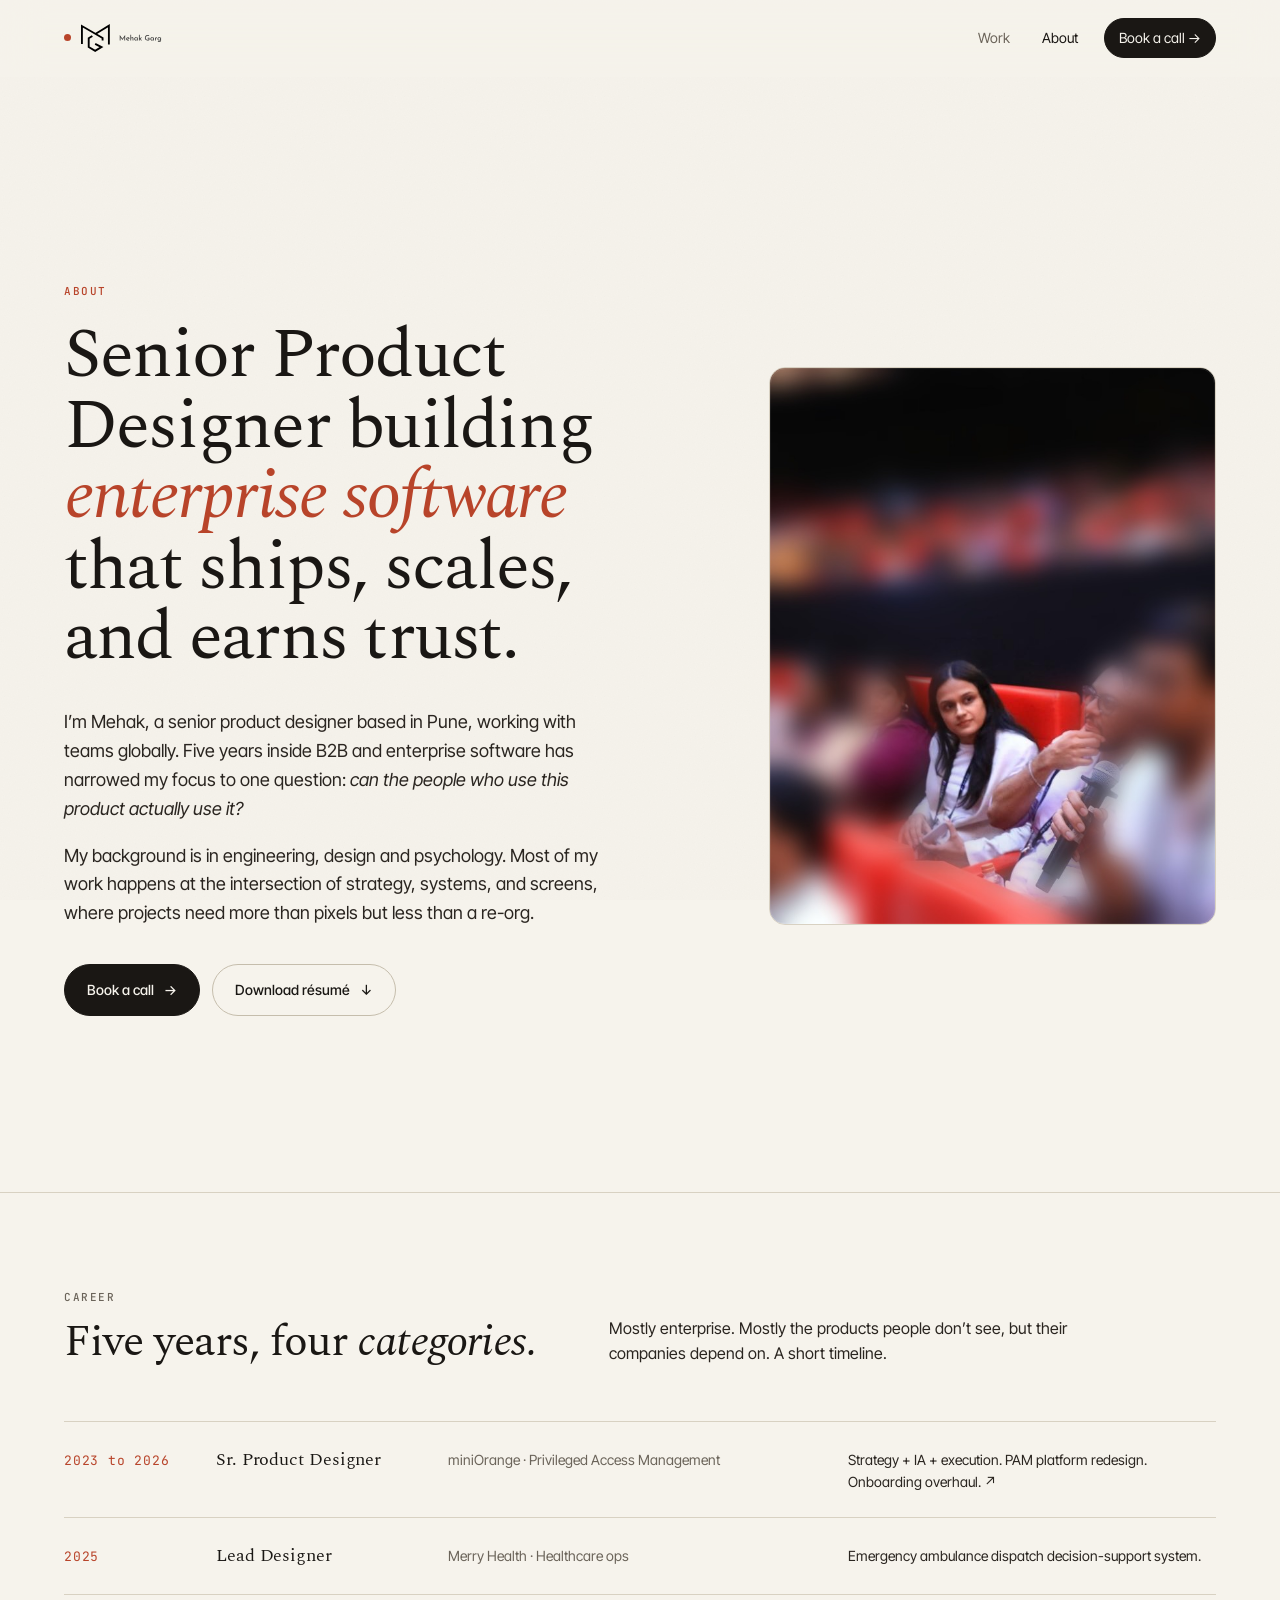
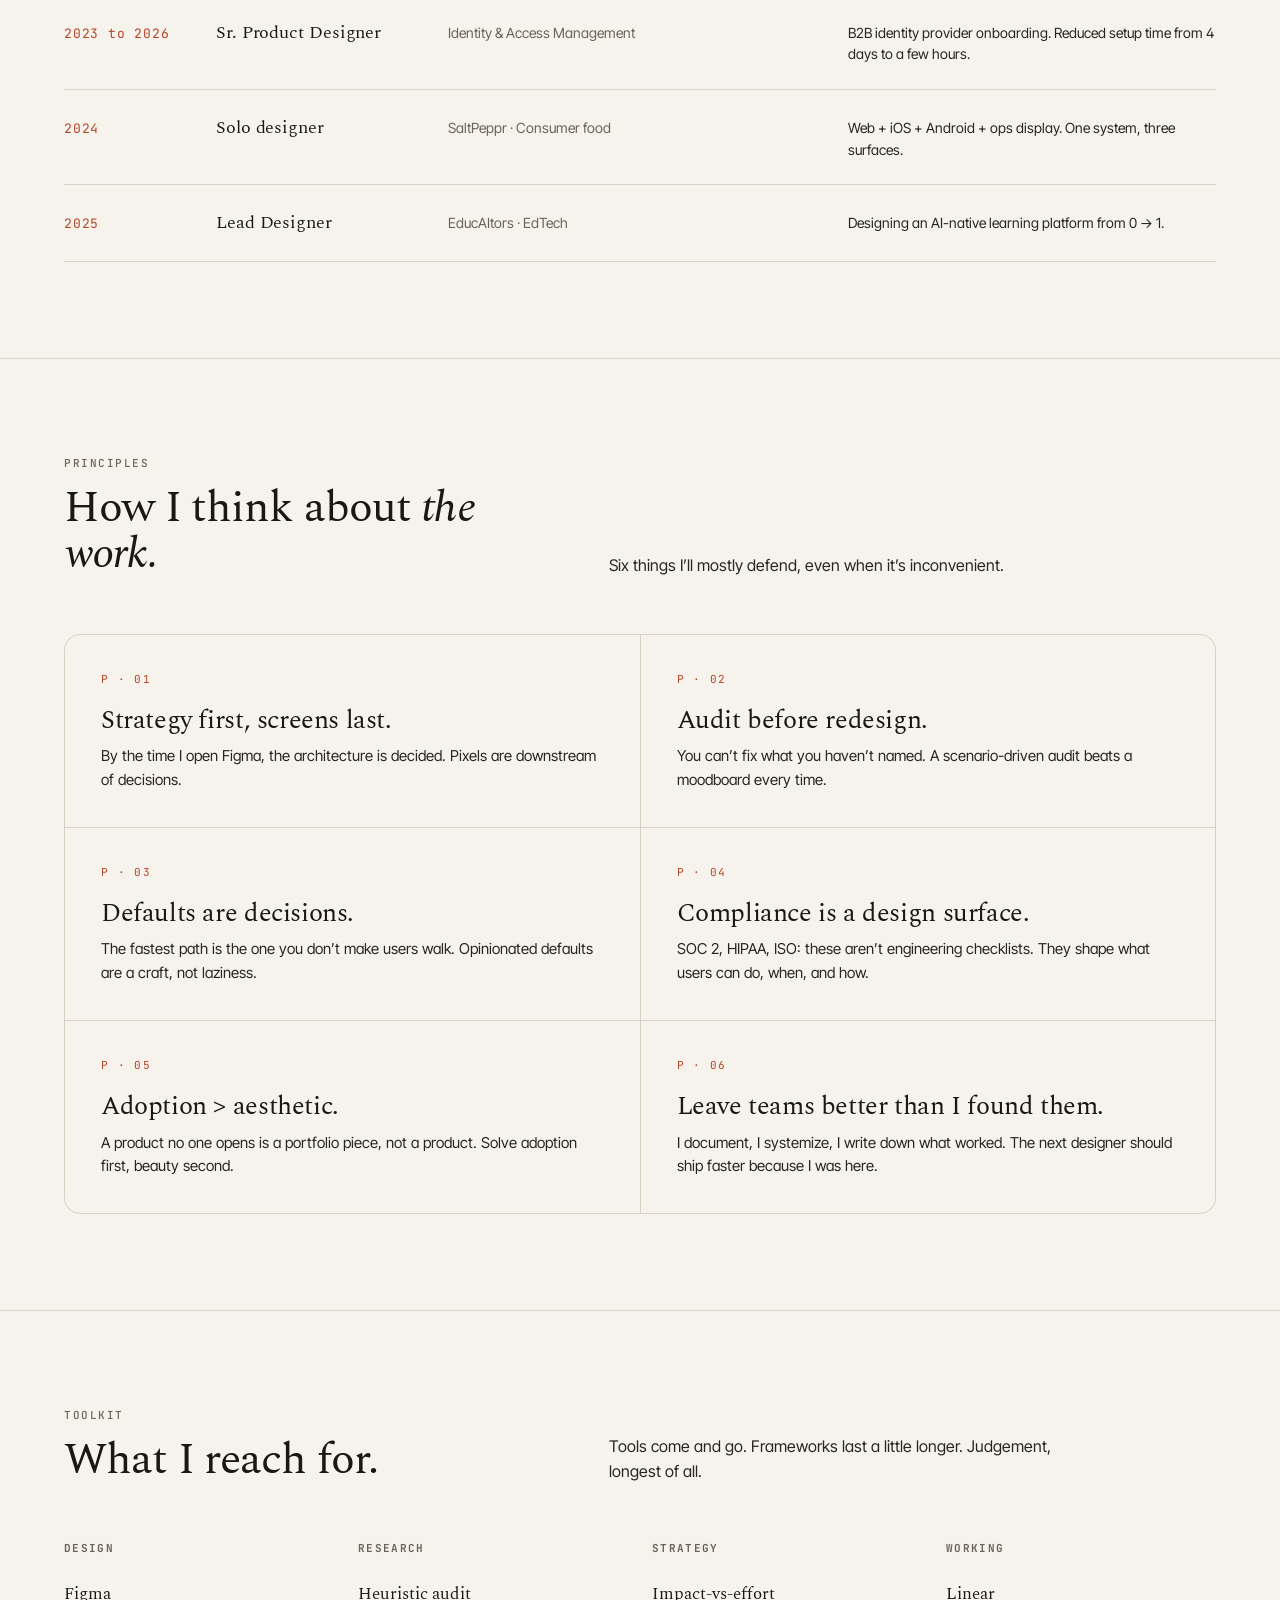
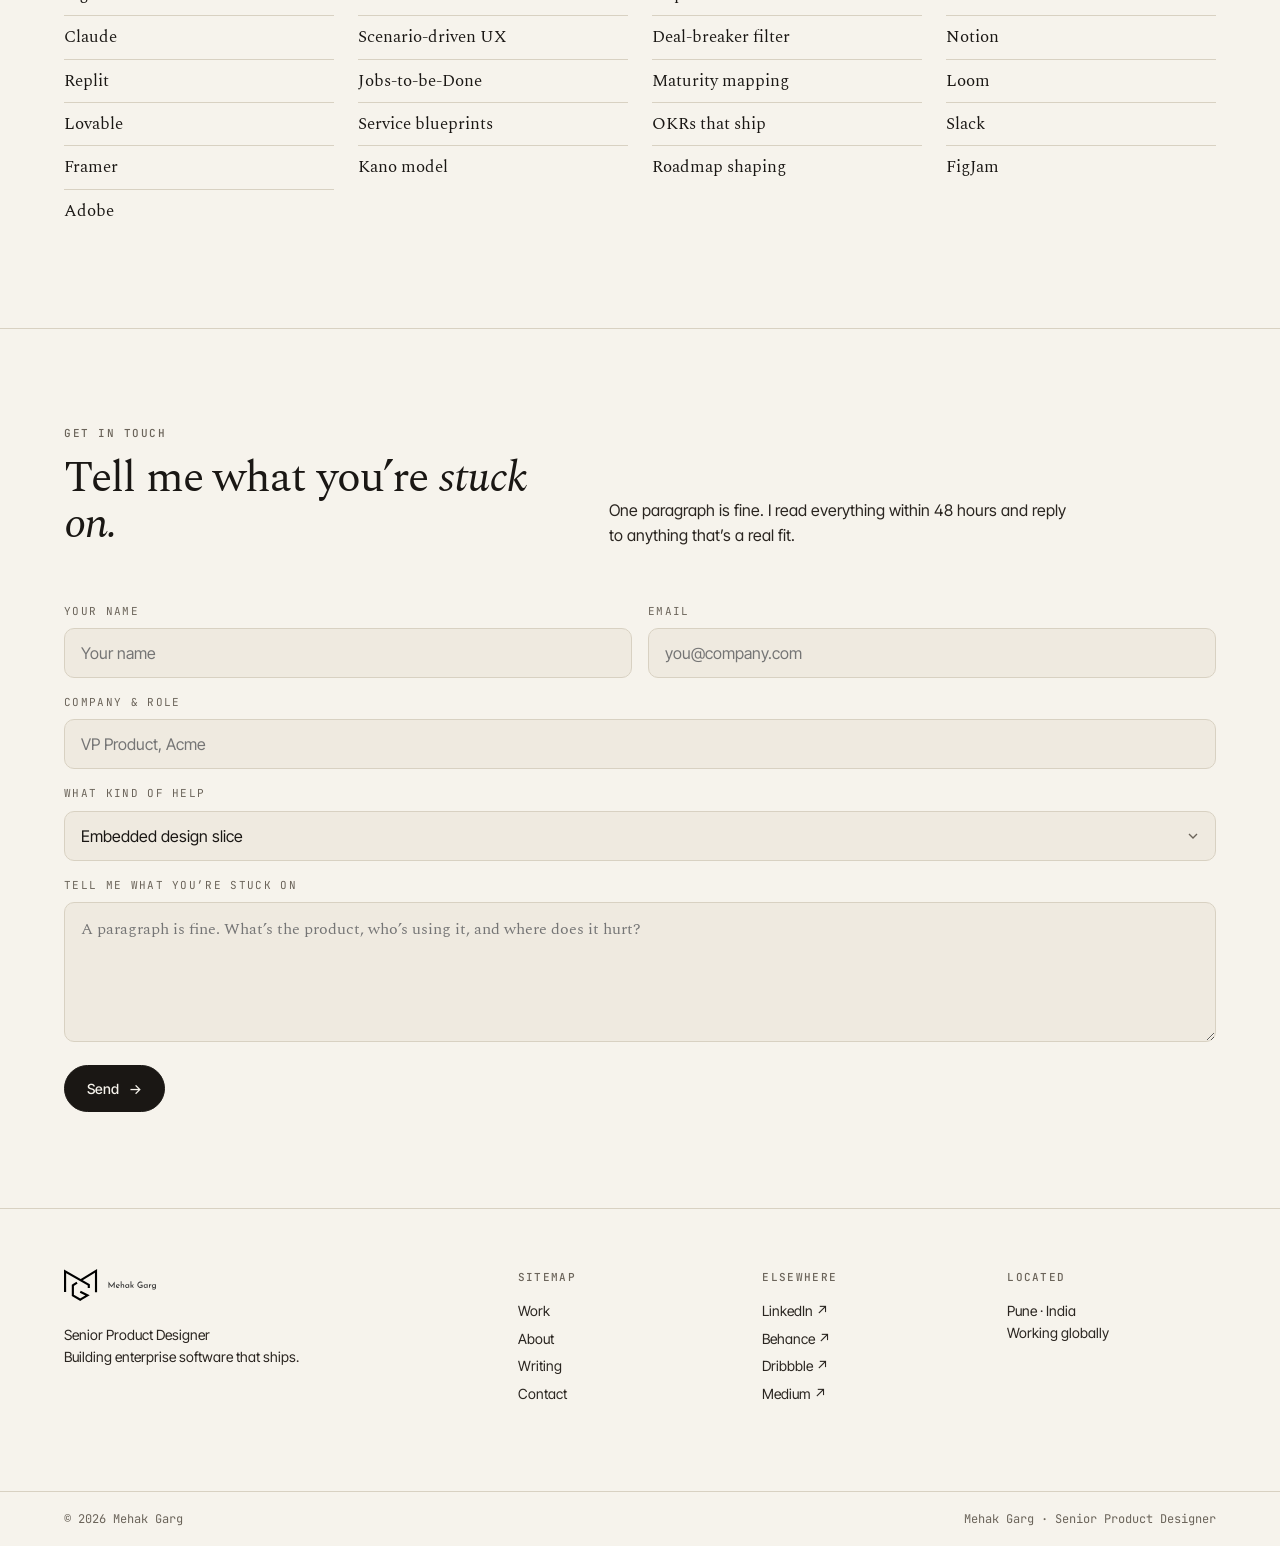
==== commit 6fb7bc9d: "Remove all em dashes from entire site and rewrite case-merry.html - Replaced all em dashes with comm" ====
--- a/about.html
+++ b/about.html
@@ -3,7 +3,7 @@
 <head>
 <meta charset="utf-8" />
 <meta name="viewport" content="width=device-width, initial-scale=1" />
-<title>About — Mehak Garg</title>
+<title>About | Mehak Garg</title>
 <link rel="preconnect" href="https://fonts.googleapis.com" />
 <link rel="preconnect" href="https://fonts.gstatic.com" crossorigin />
 <link href="https://fonts.googleapis.com/css2?family=Spectral:ital,wght@0,300;0,400;0,500;1,400&family=Inter+Tight:wght@400;500;600&family=JetBrains+Mono:wght@400;500&display=swap" rel="stylesheet" />
@@ -238,10 +238,10 @@
           Senior Product Designer building <span class="em">enterprise software</span> that ships, scales, and earns trust.
         </h1>
         <p class="reveal" style="margin-top:36px;font-size:18px;color:var(--ink-2);max-width:54ch;line-height:1.6;">
-          I&rsquo;m Mehak — a senior product designer based in Pune, working with teams globally. Five years inside B2B and enterprise software has narrowed my focus to one question: <em>can the people who use this product actually use it?</em>
+          I&rsquo;m Mehak, a senior product designer based in Pune, working with teams globally. Five years inside B2B and enterprise software has narrowed my focus to one question: <em>can the people who use this product actually use it?</em>
         </p>
         <p class="reveal" style="margin-top:18px;font-size:18px;color:var(--ink-2);max-width:54ch;line-height:1.6;">
-          My background is in engineering, design and psychology. Most of my work happens at the intersection of strategy, systems, and screens — where projects need more than pixels but less than a re-org.
+          My background is in engineering, design and psychology. Most of my work happens at the intersection of strategy, systems, and screens, where projects need more than pixels but less than a re-org.
         </p>
         <div class="reveal" style="margin-top:36px;display:flex;gap:12px;flex-wrap:wrap;">
           <a href="#contact" class="btn primary" data-cursor="hover">Book a call <span class="arrow">→</span></a>
@@ -264,13 +264,13 @@
         <h2 class="serif">Five years, four <span class="italic">categories.</span></h2>
       </div>
       <div class="r reveal">
-        <p>Mostly enterprise. Mostly the products people don&rsquo;t see — but their companies depend on. A short timeline.</p>
+        <p>Mostly enterprise. Mostly the products people don&rsquo;t see, but their companies depend on. A short timeline.</p>
       </div>
     </div>
 
     <div class="timeline reveal">
       <div class="tl-row">
-        <div class="yr">2023 — 2026</div>
+        <div class="yr">2023 to 2026</div>
         <div class="role serif">Sr. Product Designer</div>
         <div class="where">miniOrange · Privileged Access Management</div>
         <div class="what">Strategy + IA + execution. PAM platform redesign. Onboarding overhaul. ↗</div>
@@ -282,7 +282,7 @@
         <div class="what">Emergency ambulance dispatch decision-support system.</div>
       </div>
       <div class="tl-row">
-        <div class="yr">2023 — 2026</div>
+        <div class="yr">2023 to 2026</div>
         <div class="role serif">Sr. Product Designer</div>
         <div class="where">Identity &amp; Access Management</div>
         <div class="what">B2B identity provider onboarding. Reduced setup time from 4 days to a few hours.</div>
@@ -335,7 +335,7 @@
       <div class="principle">
         <div class="num">P · 04</div>
         <h4 class="serif">Compliance is a design surface.</h4>
-        <p>SOC 2, HIPAA, ISO — these aren&rsquo;t engineering checklists. They shape what users can do, when, and how.</p>
+        <p>SOC 2, HIPAA, ISO: these aren&rsquo;t engineering checklists. They shape what users can do, when, and how.</p>
       </div>
       <div class="principle">
         <div class="num">P · 05</div>
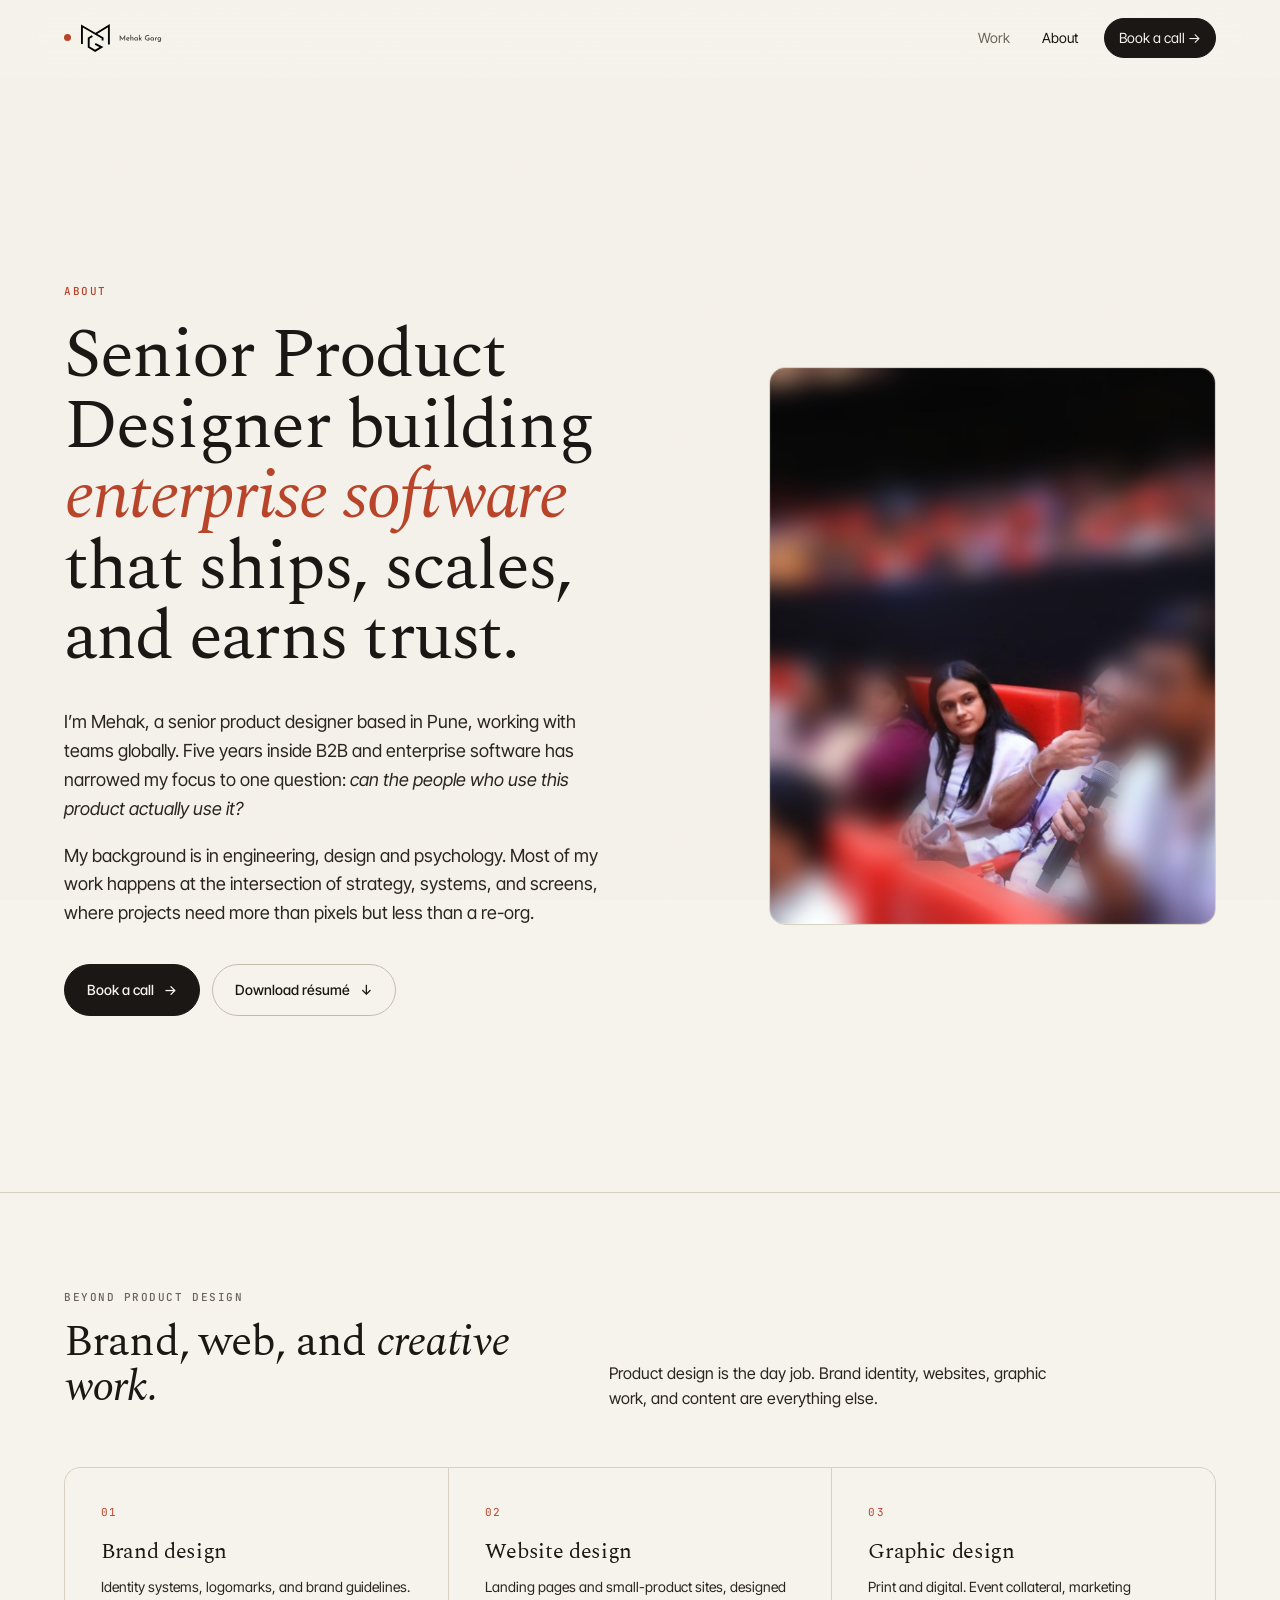
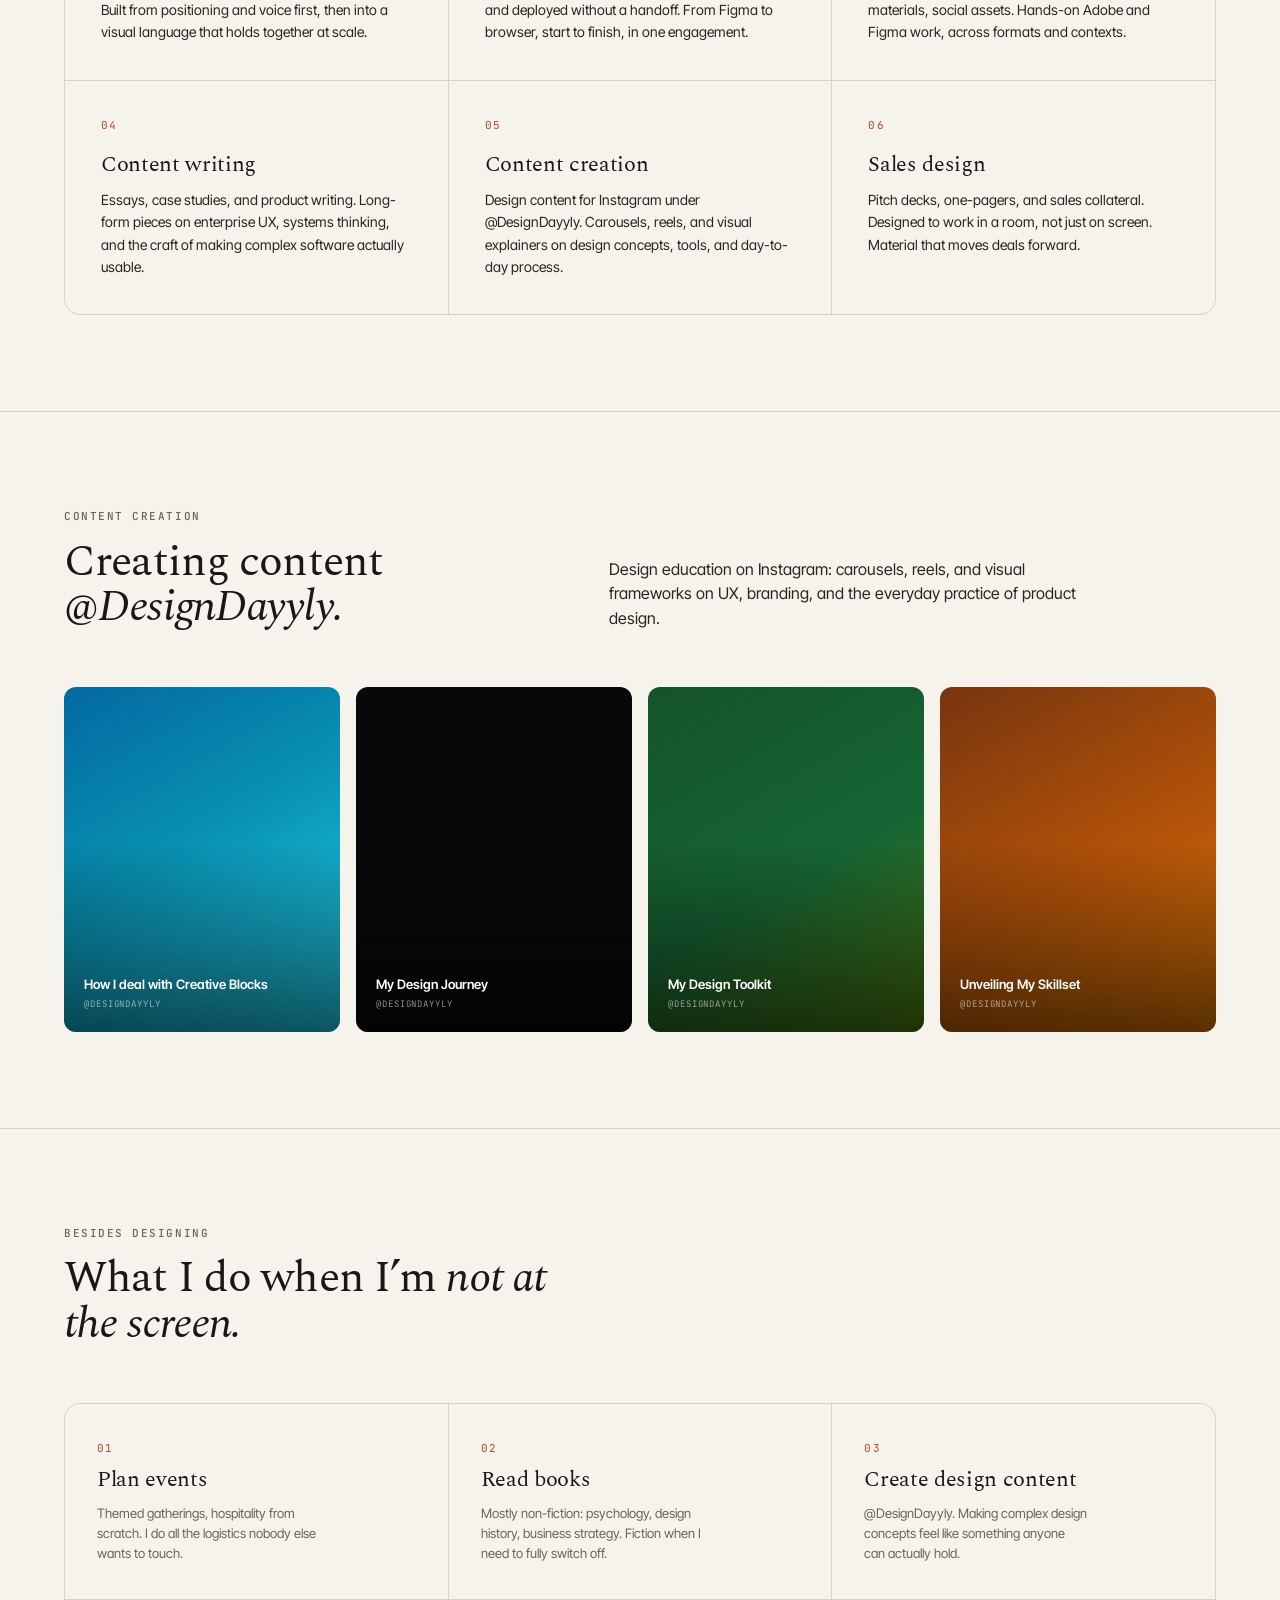
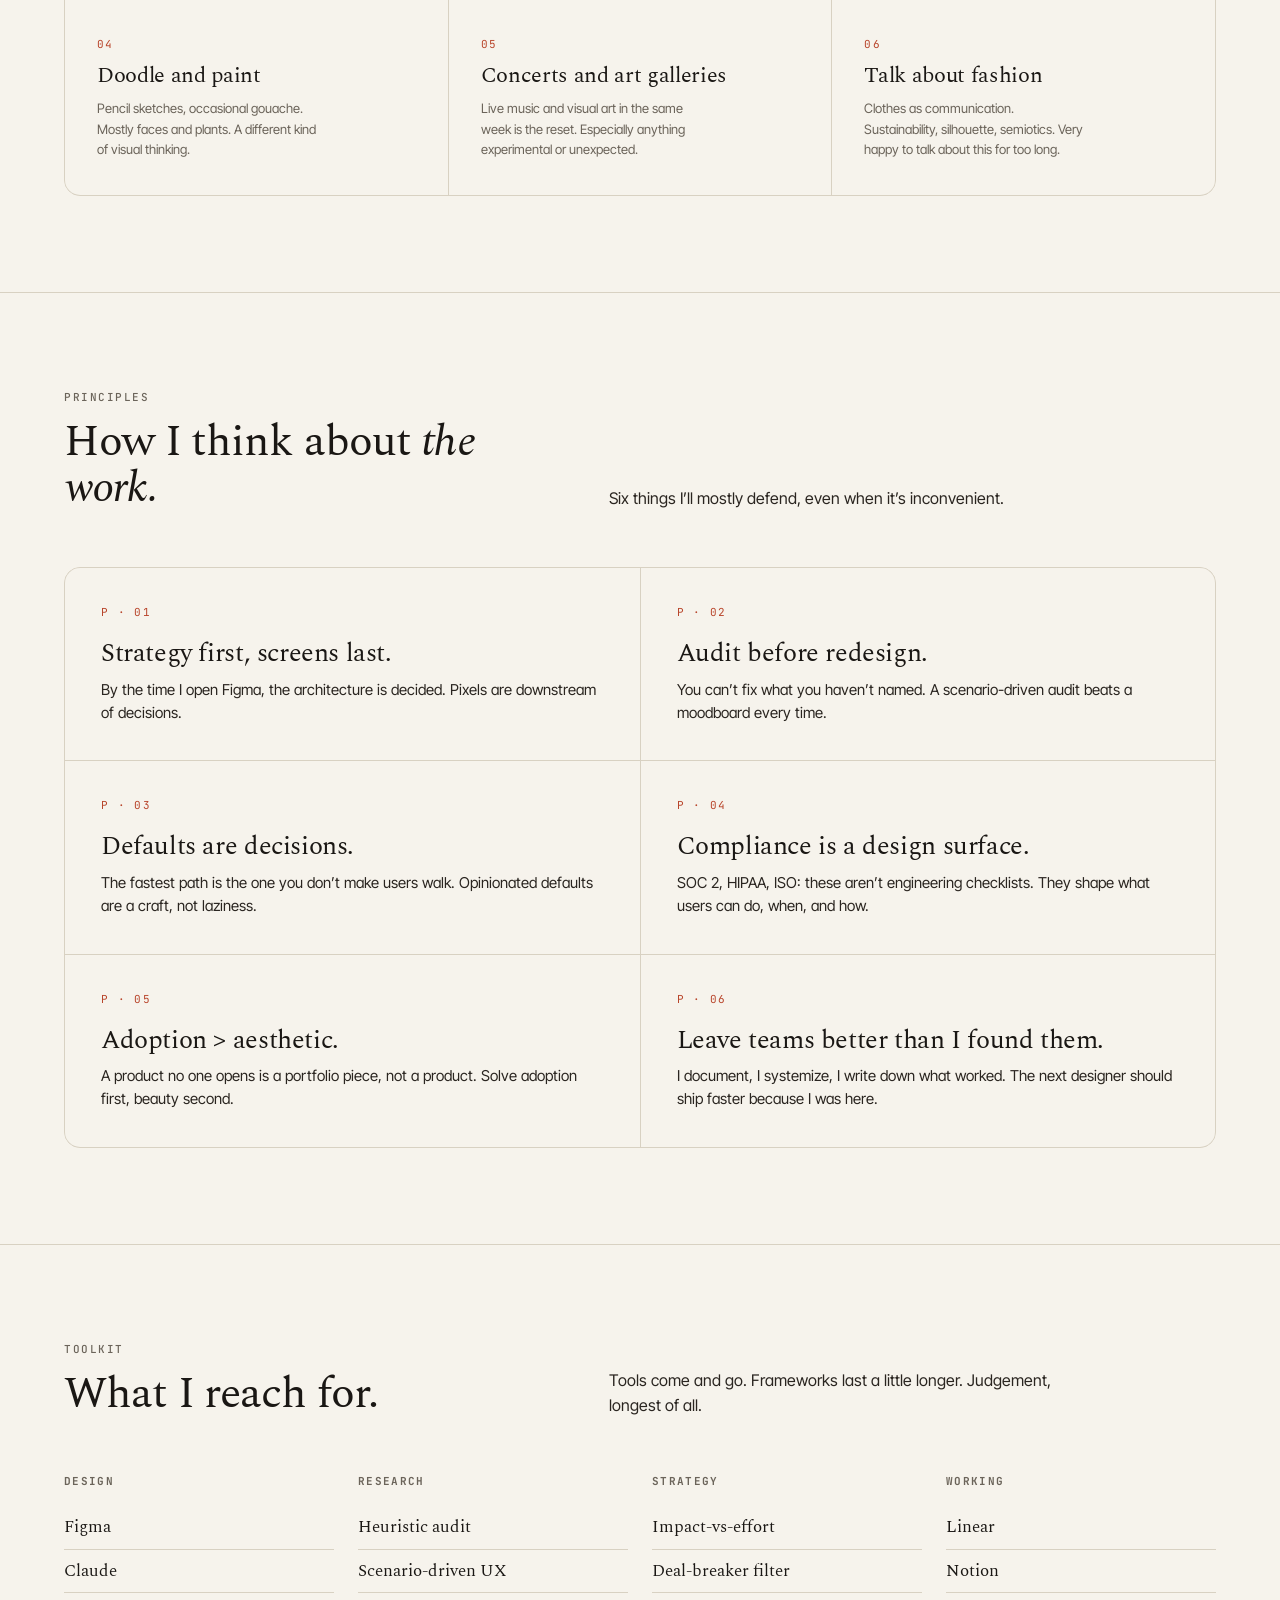
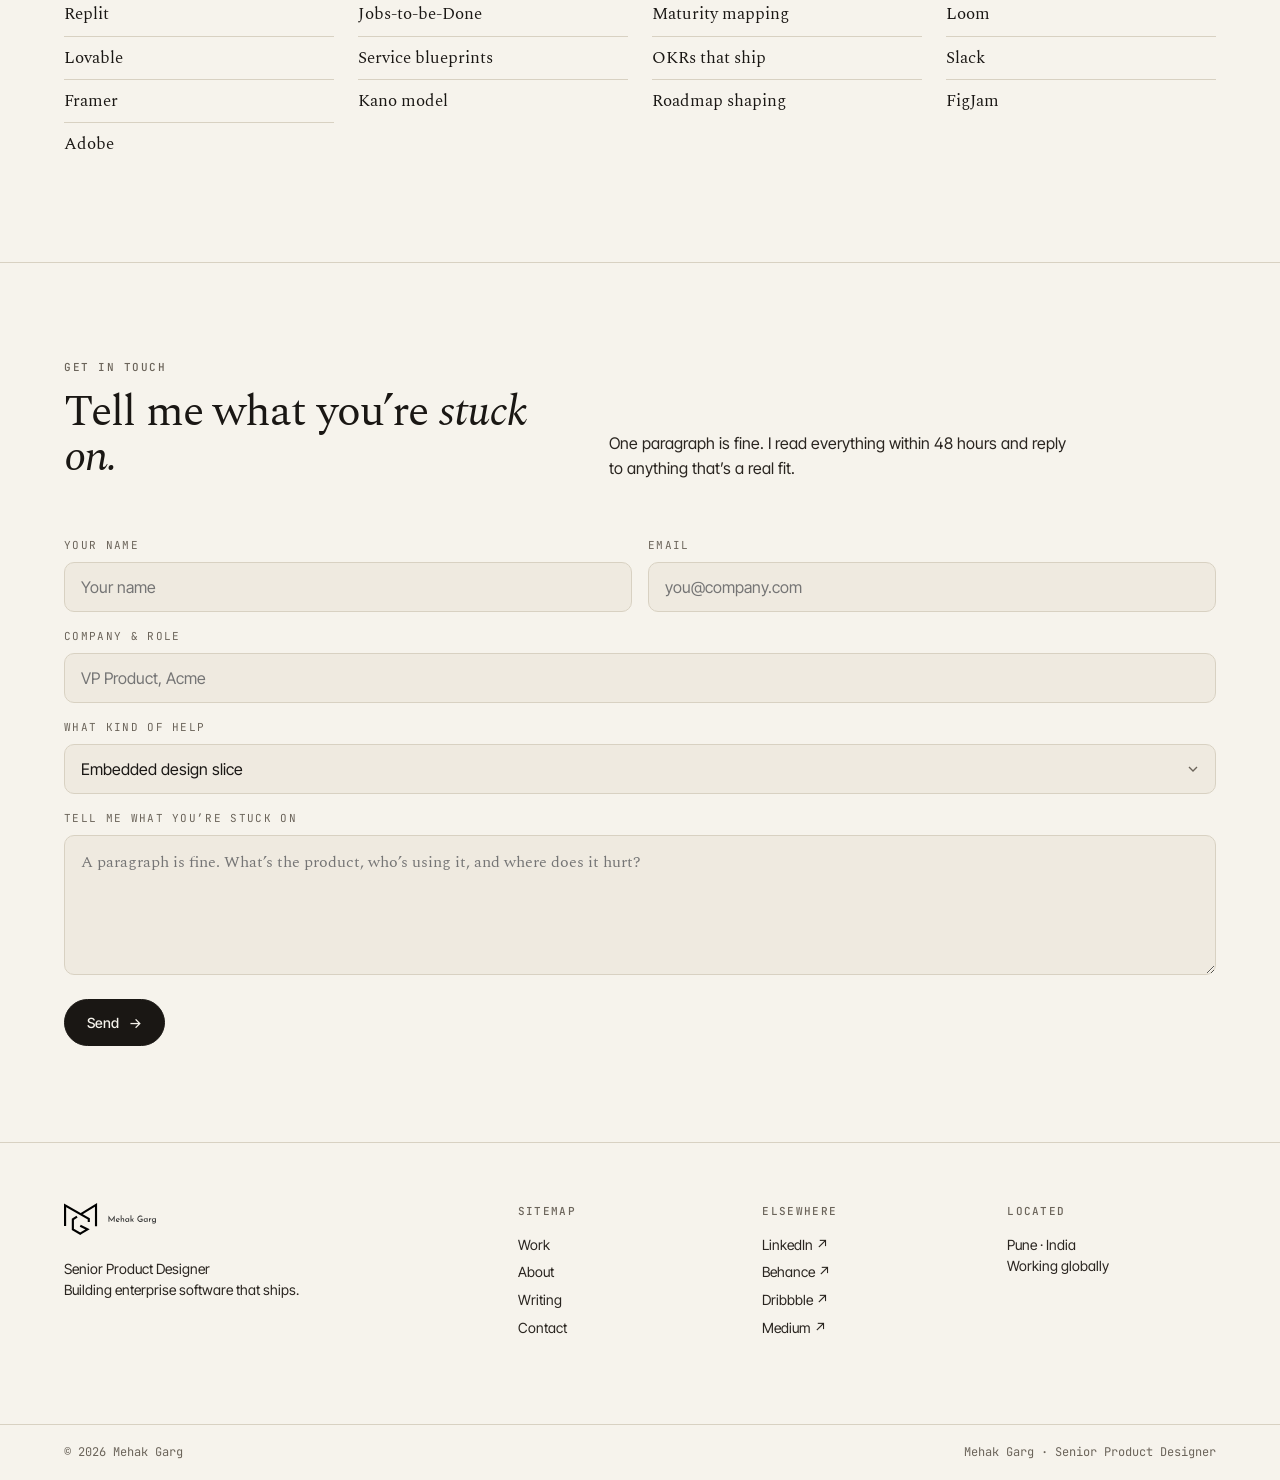
==== commit 19de4428: "Polish about page: Instagram post cards, creative grid reorder, beside section redesign, Gmail compo" ====
--- a/about.html
+++ b/about.html
@@ -155,6 +155,151 @@
     .toolkit { grid-template-columns: 1fr 1fr; }
   }
 
+  /* ── Creative work grid ── */
+  .creative-grid {
+    display: grid;
+    grid-template-columns: repeat(3, 1fr);
+    gap: 1px;
+    background: var(--rule);
+    border: 1px solid var(--rule);
+    border-radius: 16px;
+    overflow: hidden;
+    margin-top: 48px;
+  }
+  .creative-item {
+    background: var(--paper);
+    padding: 36px;
+    transition: background 0.3s;
+  }
+  .creative-item:hover { background: var(--paper-2); }
+  .ci-num {
+    font-family: var(--mono);
+    font-size: 11px;
+    color: var(--accent);
+    letter-spacing: 0.12em;
+    margin-bottom: 18px;
+  }
+  .creative-item h4 {
+    font-family: var(--serif);
+    font-size: 22px;
+    font-weight: 400;
+    letter-spacing: -0.015em;
+    margin-bottom: 12px;
+    line-height: 1.15;
+  }
+  .creative-item p {
+    font-size: 14px;
+    color: var(--ink-2);
+    line-height: 1.6;
+  }
+  @media (max-width: 900px) {
+    .creative-grid { grid-template-columns: 1fr 1fr; }
+  }
+  @media (max-width: 560px) {
+    .creative-grid { grid-template-columns: 1fr; }
+  }
+
+  /* ── DesignDayyly content grid ── */
+  .dd-grid {
+    display: grid;
+    grid-template-columns: repeat(4, 1fr);
+    gap: 16px;
+    margin-top: 48px;
+  }
+  .dd-thumb {
+    aspect-ratio: 4/5;
+    border-radius: 12px;
+    overflow: hidden;
+    display: flex;
+    flex-direction: column;
+    justify-content: flex-end;
+    padding: 20px;
+    text-decoration: none;
+    transition: transform 0.3s var(--ease), box-shadow 0.3s var(--ease);
+    position: relative;
+  }
+  .dd-thumb:hover { transform: translateY(-6px); box-shadow: 0 20px 48px rgba(0,0,0,0.18); }
+  .dd-thumb::after {
+    content: '';
+    position: absolute;
+    inset: 0;
+    background: linear-gradient(to top, rgba(0,0,0,0.6) 0%, rgba(0,0,0,0) 55%);
+    pointer-events: none;
+  }
+  .dd-label {
+    font-family: var(--sans);
+    font-weight: 600;
+    font-size: 13px;
+    line-height: 1.3;
+    color: #fff;
+    position: relative;
+    z-index: 1;
+  }
+  .dd-tag {
+    font-family: var(--mono);
+    font-size: 9px;
+    letter-spacing: 0.1em;
+    color: rgba(255,255,255,0.55);
+    text-transform: uppercase;
+    margin-top: 5px;
+    position: relative;
+    z-index: 1;
+  }
+  .dd-p1 { background: linear-gradient(150deg, #0369a1 0%, #0891b2 45%, #22d3ee 100%); }
+  .dd-p2 { background: #080808; }
+  .dd-p3 { background: linear-gradient(150deg, #14532d 0%, #166534 55%, #4d7c0f 100%); }
+  .dd-p4 { background: linear-gradient(150deg, #78350f 0%, #b45309 55%, #d97706 100%); }
+  @media (max-width: 700px) {
+    .dd-grid { grid-template-columns: repeat(2, 1fr); }
+  }
+
+  /* ── Besides designing ── */
+  .beside-grid {
+    display: grid;
+    grid-template-columns: repeat(3, 1fr);
+    gap: 1px;
+    background: var(--rule);
+    border: 1px solid var(--rule);
+    border-radius: 16px;
+    overflow: hidden;
+    margin-top: 48px;
+  }
+  .beside-item {
+    background: var(--paper);
+    padding: 36px 32px;
+    display: flex;
+    flex-direction: column;
+    gap: 10px;
+    transition: background 0.3s;
+  }
+  .beside-item:hover { background: var(--paper-2); }
+  .bi-n {
+    font-family: var(--mono);
+    font-size: 11px;
+    color: var(--accent);
+    letter-spacing: 0.12em;
+  }
+  .beside-item h5 {
+    font-family: var(--serif);
+    font-size: 22px;
+    font-weight: 400;
+    letter-spacing: -0.015em;
+    color: var(--ink);
+    line-height: 1.15;
+  }
+  .bi-sub {
+    font-size: 13px;
+    color: var(--muted);
+    line-height: 1.55;
+    max-width: 28ch;
+  }
+  @media (max-width: 800px) {
+    .beside-grid { grid-template-columns: 1fr 1fr; }
+  }
+  @media (max-width: 500px) {
+    .beside-grid { grid-template-columns: 1fr; }
+  }
+
   /* ── Contact form ── */
   .form-grid {
     display: grid;
@@ -255,49 +400,126 @@
   </div>
 </section>
 
-<!-- 02 Timeline -->
-<section data-screen-label="02 Timeline">
+<!-- 02 Creative work -->
+<section data-screen-label="02 Creative Work">
   <div class="wrap">
     <div class="sec-head">
       <div class="l reveal">
-        <span class="eyebrow">Career</span>
-        <h2 class="serif">Five years, four <span class="italic">categories.</span></h2>
+        <span class="eyebrow">Beyond product design</span>
+        <h2 class="serif">Brand, web, and <span class="italic">creative work.</span></h2>
       </div>
       <div class="r reveal">
-        <p>Mostly enterprise. Mostly the products people don&rsquo;t see, but their companies depend on. A short timeline.</p>
-      </div>
-    </div>
-
-    <div class="timeline reveal">
-      <div class="tl-row">
-        <div class="yr">2023 to 2026</div>
-        <div class="role serif">Sr. Product Designer</div>
-        <div class="where">miniOrange · Privileged Access Management</div>
-        <div class="what">Strategy + IA + execution. PAM platform redesign. Onboarding overhaul. ↗</div>
-      </div>
-      <div class="tl-row">
-        <div class="yr">2025</div>
-        <div class="role serif">Lead Designer</div>
-        <div class="where">Merry Health · Healthcare ops</div>
-        <div class="what">Emergency ambulance dispatch decision-support system.</div>
-      </div>
-      <div class="tl-row">
-        <div class="yr">2023 to 2026</div>
-        <div class="role serif">Sr. Product Designer</div>
-        <div class="where">Identity &amp; Access Management</div>
-        <div class="what">B2B identity provider onboarding. Reduced setup time from 4 days to a few hours.</div>
-      </div>
-      <div class="tl-row">
-        <div class="yr">2024</div>
-        <div class="role serif">Solo designer</div>
-        <div class="where">SaltPeppr · Consumer food</div>
-        <div class="what">Web + iOS + Android + ops display. One system, three surfaces.</div>
-      </div>
-      <div class="tl-row">
-        <div class="yr">2025</div>
-        <div class="role serif">Lead Designer</div>
-        <div class="where">EducAItors · EdTech</div>
-        <div class="what">Designing an AI-native learning platform from 0 → 1.</div>
+        <p>Product design is the day job. Brand identity, websites, graphic work, and content are everything else.</p>
+      </div>
+    </div>
+
+    <div class="creative-grid reveal-stagger">
+      <div class="creative-item">
+        <div class="ci-num">01</div>
+        <h4 class="serif">Brand design</h4>
+        <p>Identity systems, logomarks, and brand guidelines. Built from positioning and voice first, then into a visual language that holds together at scale.</p>
+      </div>
+      <div class="creative-item">
+        <div class="ci-num">02</div>
+        <h4 class="serif">Website design</h4>
+        <p>Landing pages and small-product sites, designed and deployed without a handoff. From Figma to browser, start to finish, in one engagement.</p>
+      </div>
+      <div class="creative-item">
+        <div class="ci-num">03</div>
+        <h4 class="serif">Graphic design</h4>
+        <p>Print and digital. Event collateral, marketing materials, social assets. Hands-on Adobe and Figma work, across formats and contexts.</p>
+      </div>
+      <div class="creative-item">
+        <div class="ci-num">04</div>
+        <h4 class="serif">Content writing</h4>
+        <p>Essays, case studies, and product writing. Long-form pieces on enterprise UX, systems thinking, and the craft of making complex software actually usable.</p>
+      </div>
+      <div class="creative-item">
+        <div class="ci-num">05</div>
+        <h4 class="serif">Content creation</h4>
+        <p>Design content for Instagram under @DesignDayyly. Carousels, reels, and visual explainers on design concepts, tools, and day-to-day process.</p>
+      </div>
+      <div class="creative-item">
+        <div class="ci-num">06</div>
+        <h4 class="serif">Sales design</h4>
+        <p>Pitch decks, one-pagers, and sales collateral. Designed to work in a room, not just on screen. Material that moves deals forward.</p>
+      </div>
+    </div>
+  </div>
+</section>
+
+<!-- 02b DesignDayyly -->
+<section data-screen-label="02b DesignDayyly">
+  <div class="wrap">
+    <div class="sec-head">
+      <div class="l reveal">
+        <span class="eyebrow">Content creation</span>
+        <h2 class="serif">Creating content <span class="italic">@DesignDayyly.</span></h2>
+      </div>
+      <div class="r reveal">
+        <p>Design education on Instagram: carousels, reels, and visual frameworks on UX, branding, and the everyday practice of product design.</p>
+      </div>
+    </div>
+    <div class="dd-grid reveal">
+      <a href="https://www.instagram.com/p/C2WR-f1oNaQ/" target="_blank" rel="noopener" class="dd-thumb dd-p1">
+        <div class="dd-label">How I deal with Creative Blocks</div>
+        <div class="dd-tag">@designdayyly</div>
+      </a>
+      <a href="https://www.instagram.com/p/C2KuqtOo2Ga/" target="_blank" rel="noopener" class="dd-thumb dd-p2">
+        <div class="dd-label">My Design Journey</div>
+        <div class="dd-tag">@designdayyly</div>
+      </a>
+      <a href="https://www.instagram.com/p/C2eNTQOI8c-/" target="_blank" rel="noopener" class="dd-thumb dd-p3">
+        <div class="dd-label">My Design Toolkit</div>
+        <div class="dd-tag">@designdayyly</div>
+      </a>
+      <a href="https://www.instagram.com/designdayyly" target="_blank" rel="noopener" class="dd-thumb dd-p4">
+        <div class="dd-label">Unveiling My Skillset</div>
+        <div class="dd-tag">@designdayyly</div>
+      </a>
+    </div>
+  </div>
+</section>
+
+<!-- 02c Besides designing -->
+<section data-screen-label="02c Besides Designing">
+  <div class="wrap">
+    <div class="sec-head">
+      <div class="l reveal">
+        <span class="eyebrow">Besides designing</span>
+        <h2 class="serif">What I do when I&rsquo;m <span class="italic">not at the screen.</span></h2>
+      </div>
+    </div>
+    <div class="beside-grid reveal-stagger">
+      <div class="beside-item">
+        <div class="bi-n">01</div>
+        <h5>Plan events</h5>
+        <p class="bi-sub">Themed gatherings, hospitality from scratch. I do all the logistics nobody else wants to touch.</p>
+      </div>
+      <div class="beside-item">
+        <div class="bi-n">02</div>
+        <h5>Read books</h5>
+        <p class="bi-sub">Mostly non-fiction: psychology, design history, business strategy. Fiction when I need to fully switch off.</p>
+      </div>
+      <div class="beside-item">
+        <div class="bi-n">03</div>
+        <h5>Create design content</h5>
+        <p class="bi-sub">@DesignDayyly. Making complex design concepts feel like something anyone can actually hold.</p>
+      </div>
+      <div class="beside-item">
+        <div class="bi-n">04</div>
+        <h5>Doodle and paint</h5>
+        <p class="bi-sub">Pencil sketches, occasional gouache. Mostly faces and plants. A different kind of visual thinking.</p>
+      </div>
+      <div class="beside-item">
+        <div class="bi-n">05</div>
+        <h5>Concerts and art galleries</h5>
+        <p class="bi-sub">Live music and visual art in the same week is the reset. Especially anything experimental or unexpected.</p>
+      </div>
+      <div class="beside-item">
+        <div class="bi-n">06</div>
+        <h5>Talk about fashion</h5>
+        <p class="bi-sub">Clothes as communication. Sustainability, silhouette, semiotics. Very happy to talk about this for too long.</p>
       </div>
     </div>
   </div>
@@ -491,13 +713,24 @@
 
 <script src="app.js"></script>
 <script>
-  // Contact form submit
   document.getElementById('contact-form').addEventListener('submit', function(e) {
     e.preventDefault();
-    const btn = this.querySelector('button[type="submit"]');
-    btn.textContent = 'Sent ✓';
-    btn.disabled = true;
-    btn.style.opacity = '0.7';
+    const name = document.getElementById('name').value;
+    const email = document.getElementById('email').value;
+    const company = document.getElementById('company').value;
+    const helpType = document.getElementById('help-type').value;
+    const message = document.getElementById('message').value;
+    const subject = encodeURIComponent('Portfolio enquiry: ' + helpType);
+    const body = encodeURIComponent(
+      'Name: ' + name + '\n' +
+      'Email: ' + email + '\n' +
+      'Company: ' + company + '\n\n' +
+      message
+    );
+    window.open(
+      'https://mail.google.com/mail/?view=cm&to=mehakrgarg%40gmail.com&su=' + subject + '&body=' + body,
+      '_blank'
+    );
   });
 </script>
 </body>
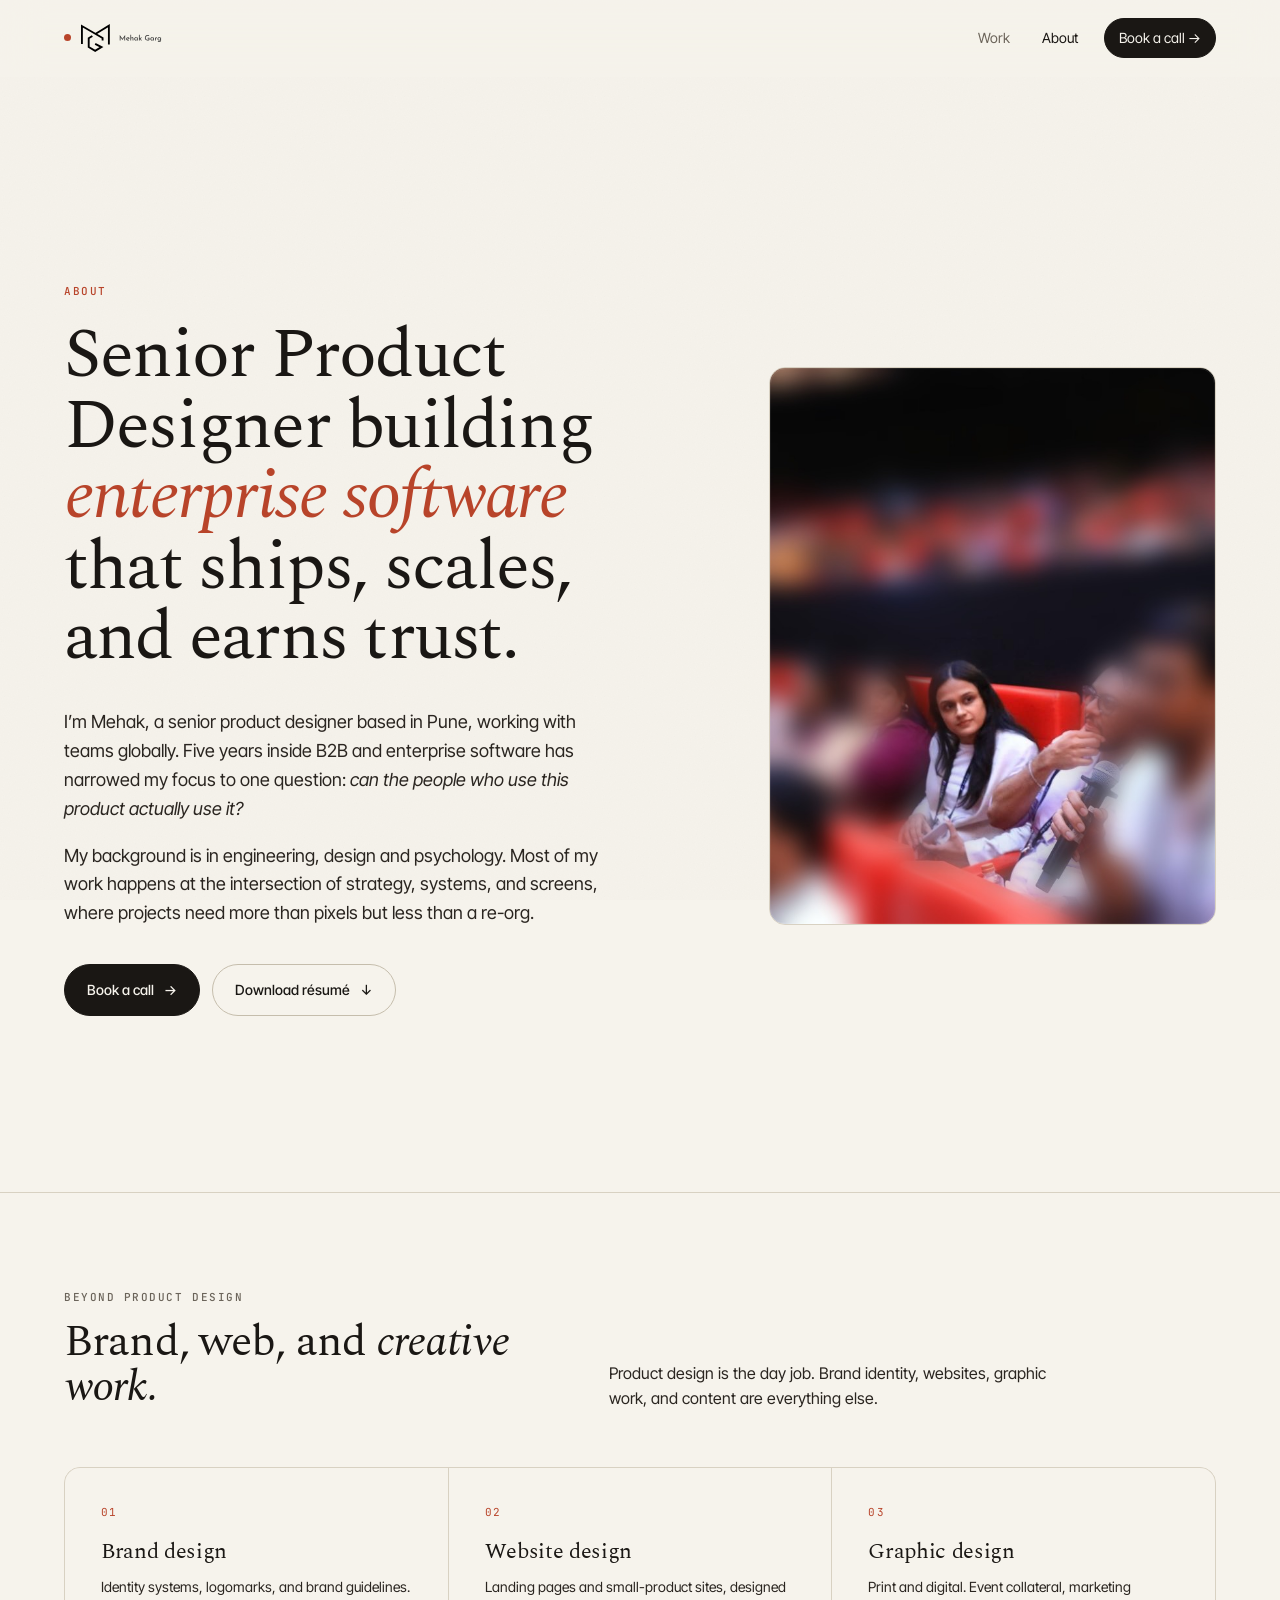
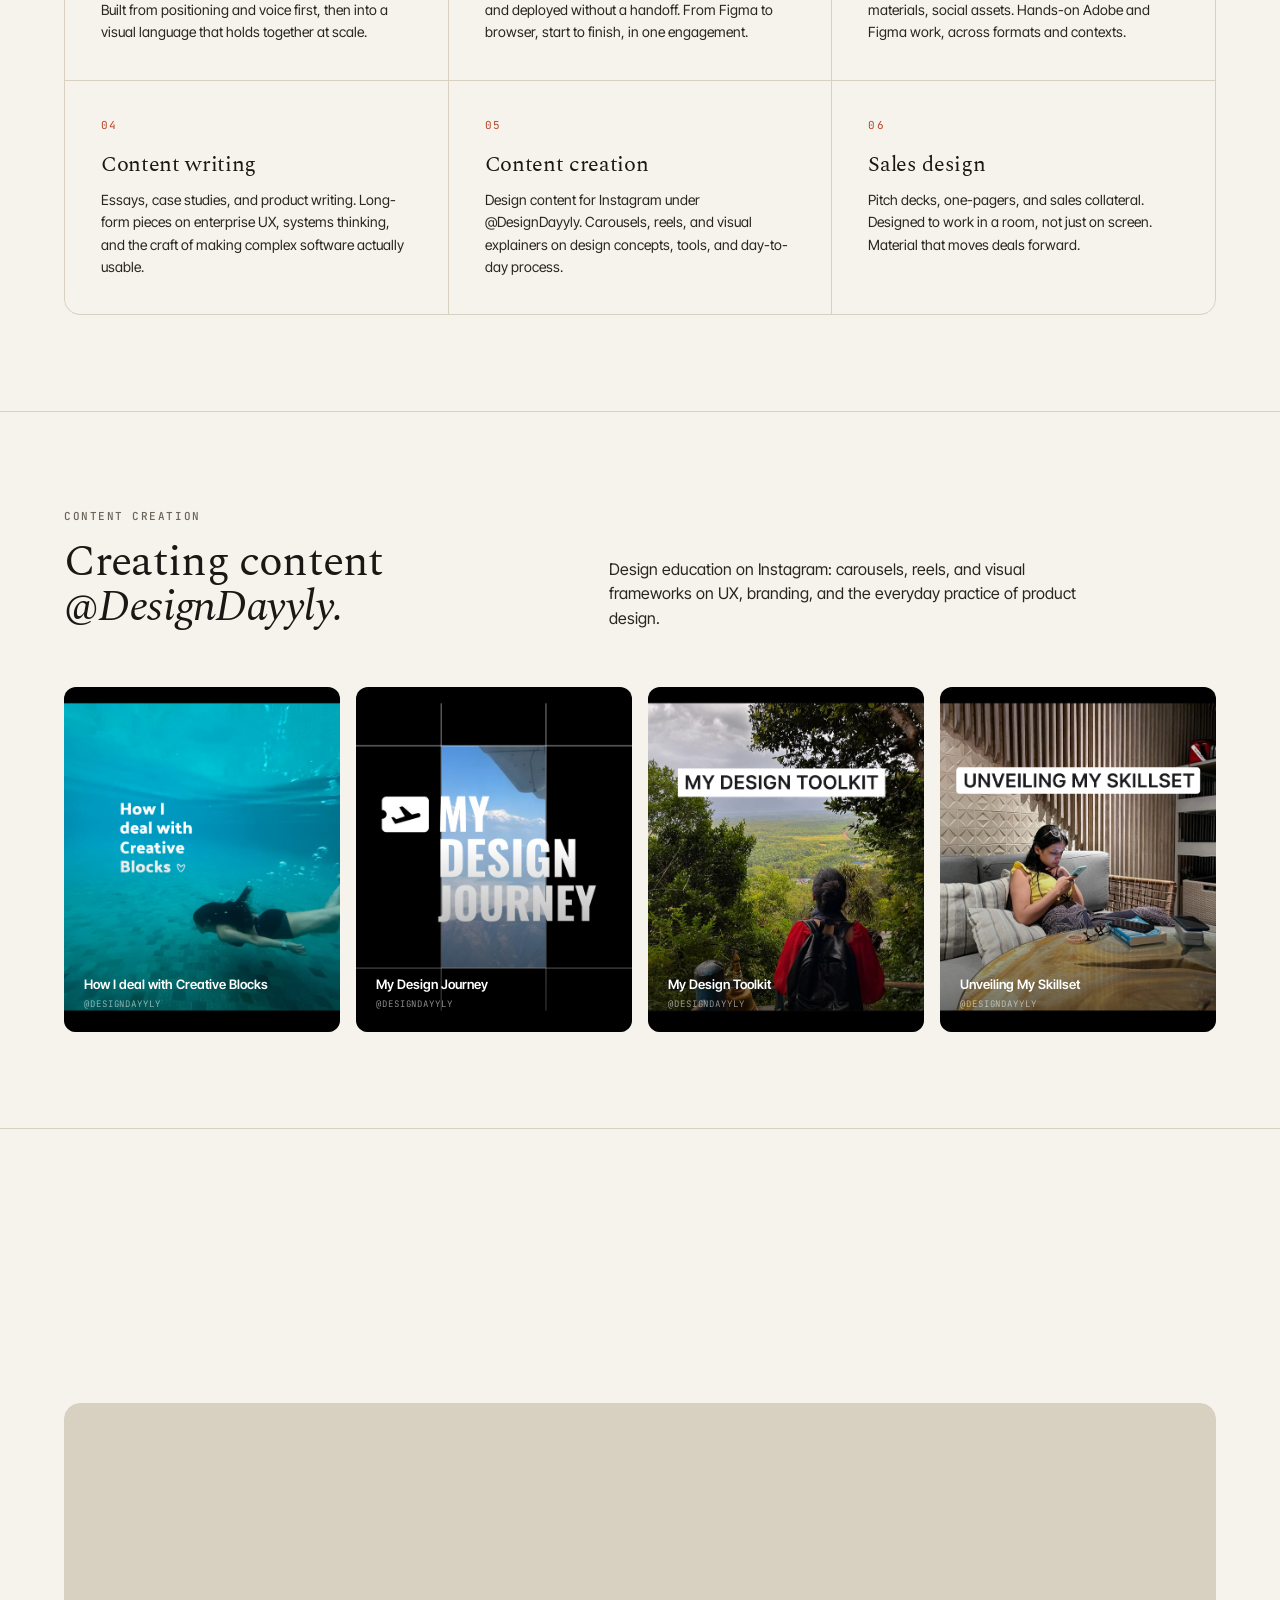
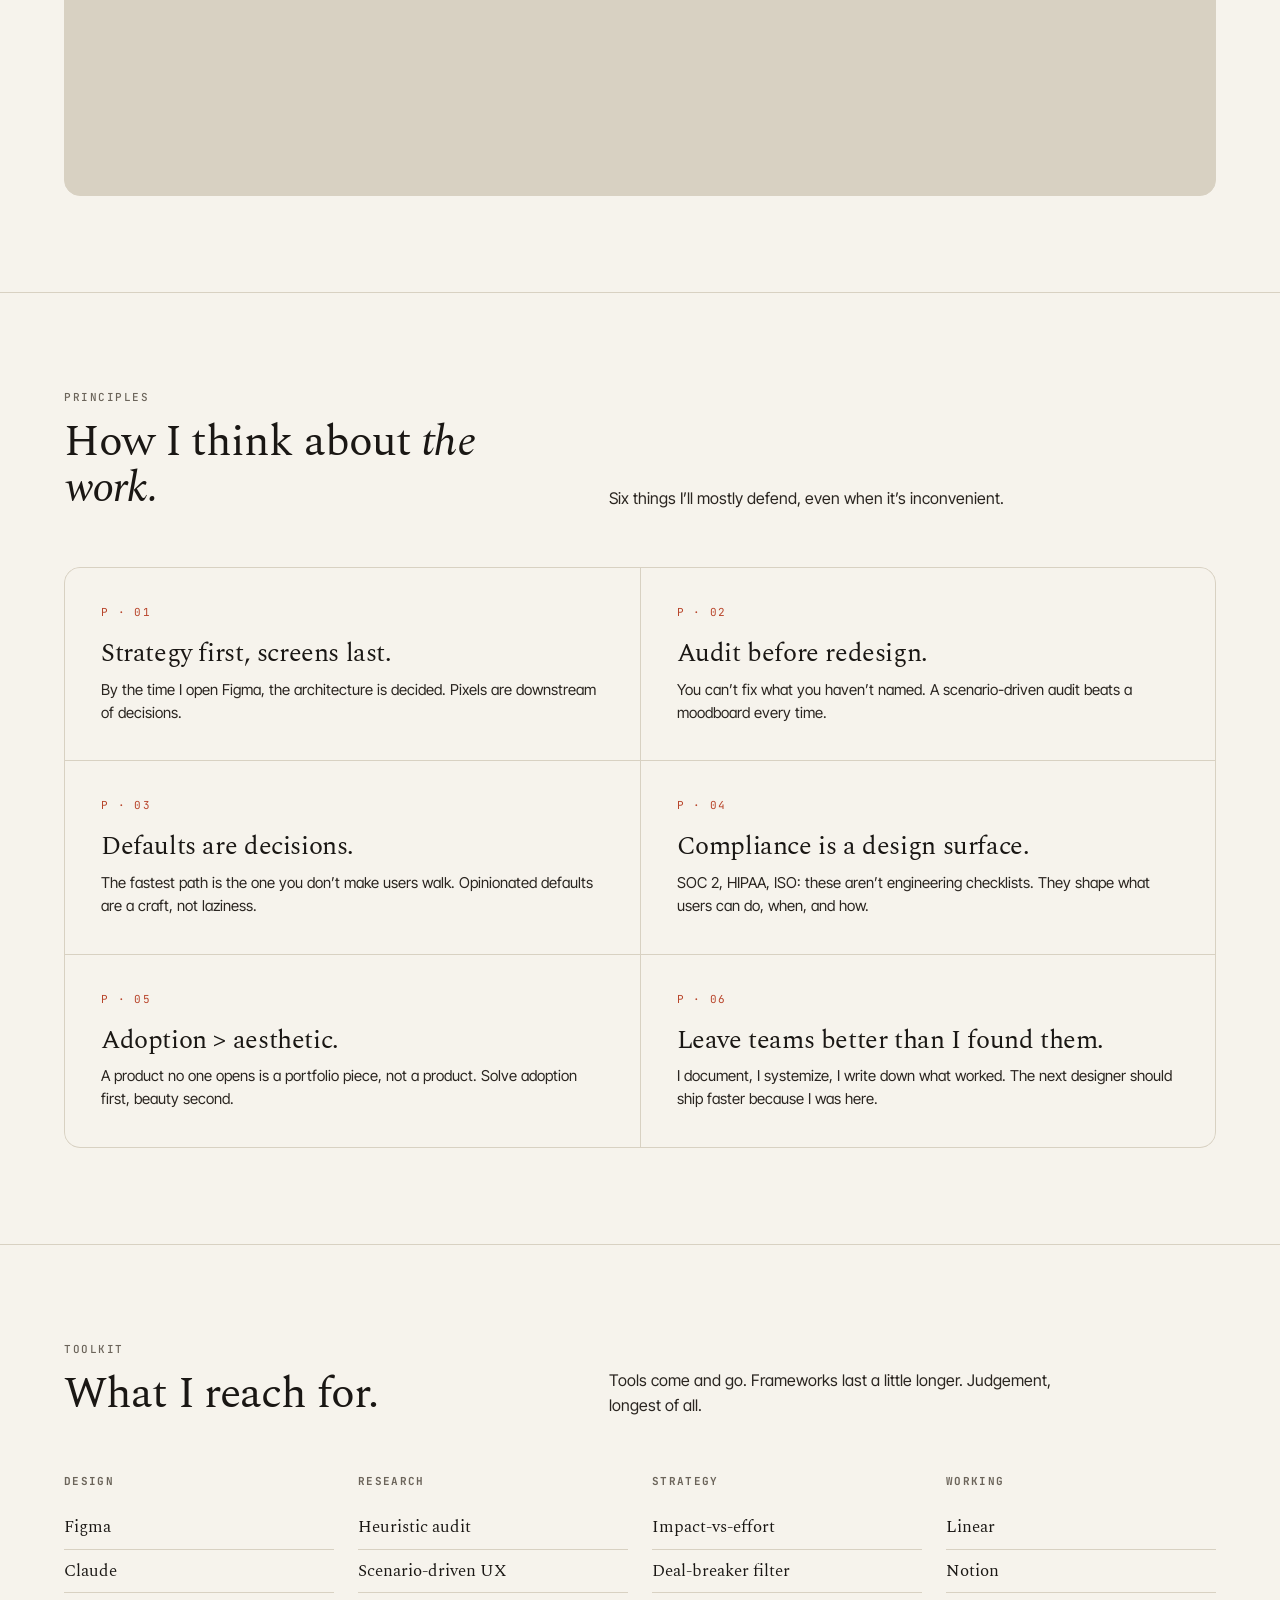
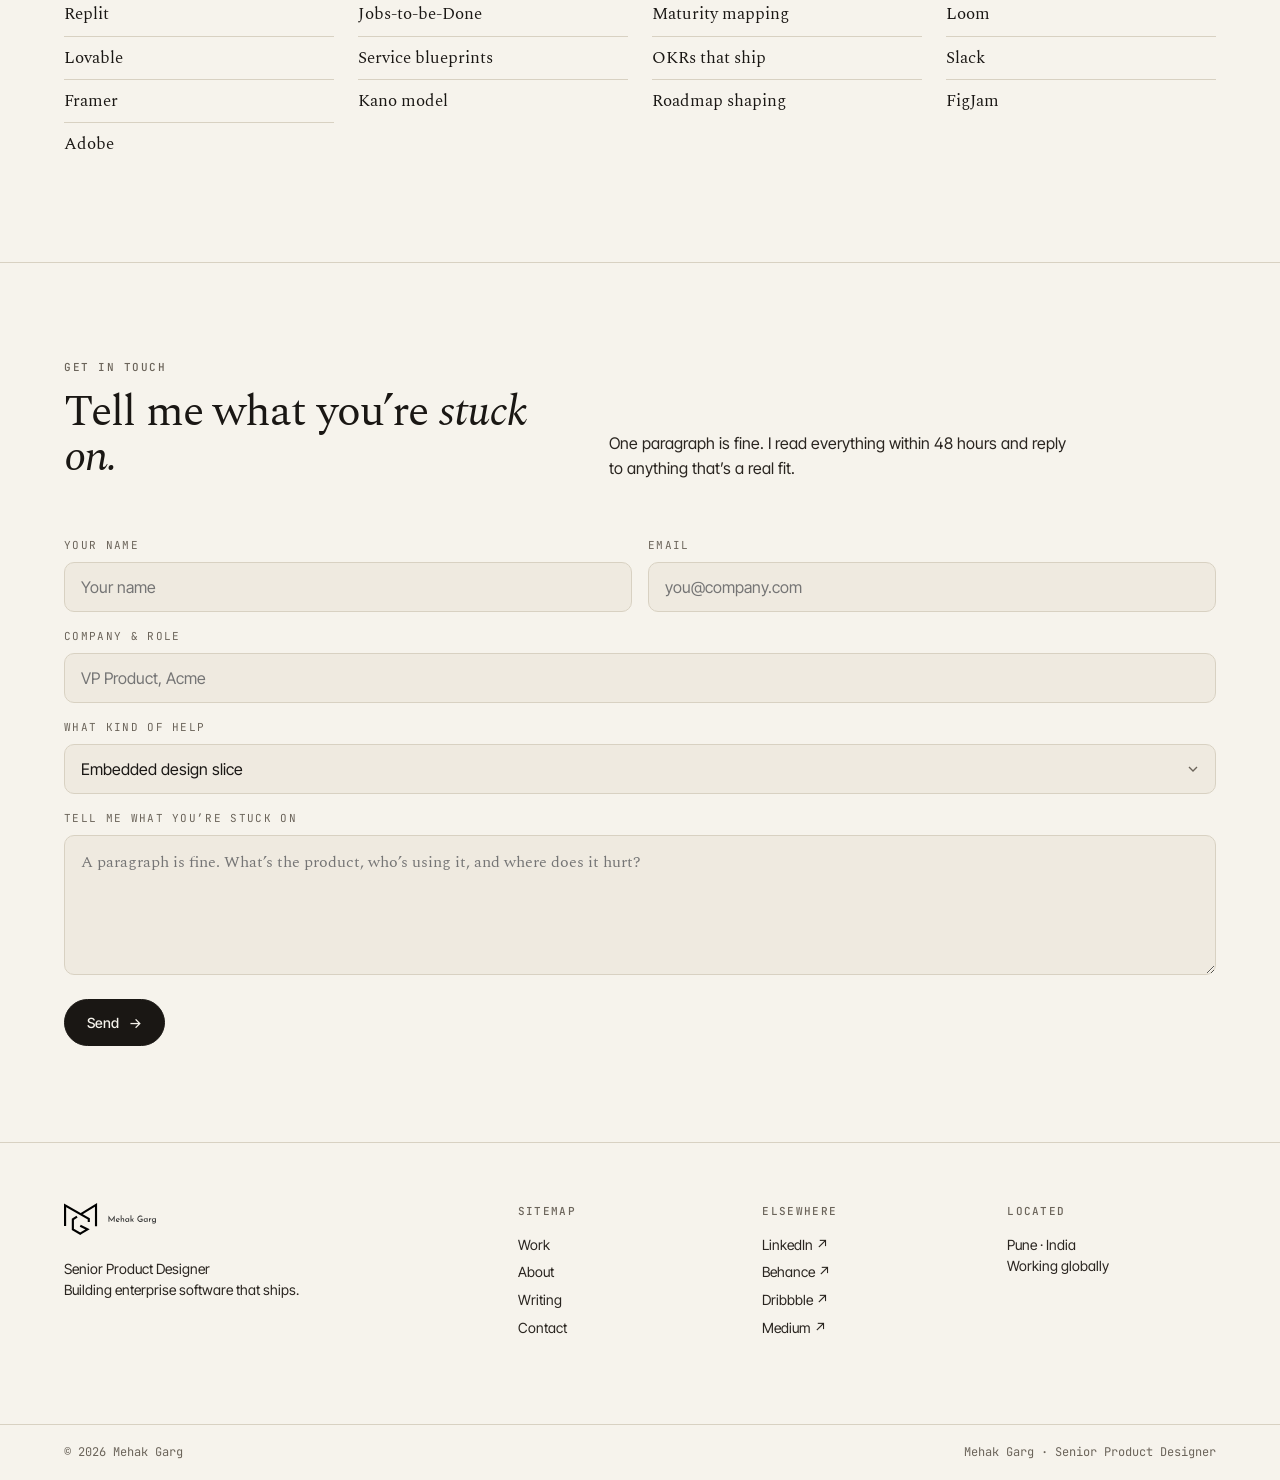
==== commit fdb86bc8: "Add real Instagram post images to DesignDayyly section Replace gradient placeholders with actual pho" ====
--- a/about.html
+++ b/about.html
@@ -245,10 +245,10 @@
     position: relative;
     z-index: 1;
   }
-  .dd-p1 { background: linear-gradient(150deg, #0369a1 0%, #0891b2 45%, #22d3ee 100%); }
-  .dd-p2 { background: #080808; }
-  .dd-p3 { background: linear-gradient(150deg, #14532d 0%, #166534 55%, #4d7c0f 100%); }
-  .dd-p4 { background: linear-gradient(150deg, #78350f 0%, #b45309 55%, #d97706 100%); }
+  .dd-p1 { background: url('assets/dd-creative-blocks.png') center/cover no-repeat; }
+  .dd-p2 { background: url('assets/dd-design-journey.png') center/cover no-repeat; }
+  .dd-p3 { background: url('assets/dd-design-toolkit.png') center/cover no-repeat; }
+  .dd-p4 { background: url('assets/dd-skillset.png') center/cover no-repeat; }
   @media (max-width: 700px) {
     .dd-grid { grid-template-columns: repeat(2, 1fr); }
   }
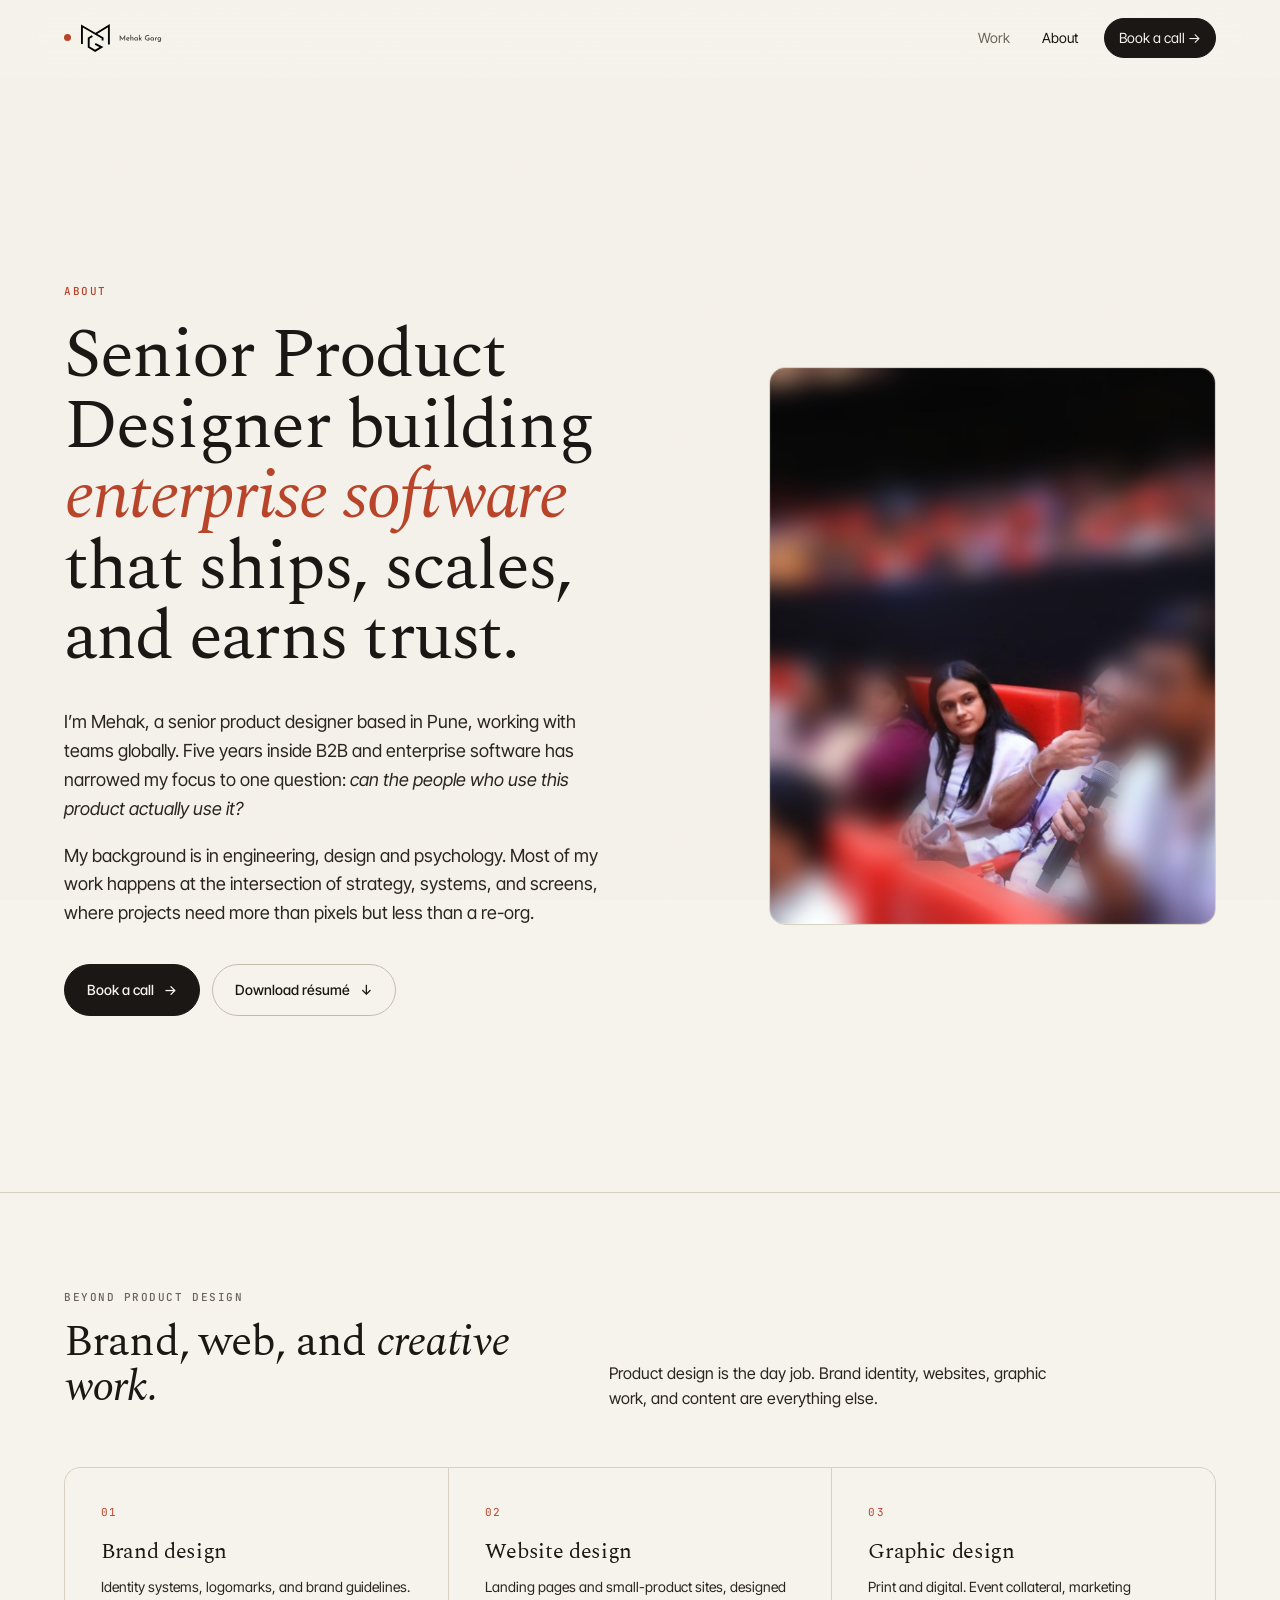
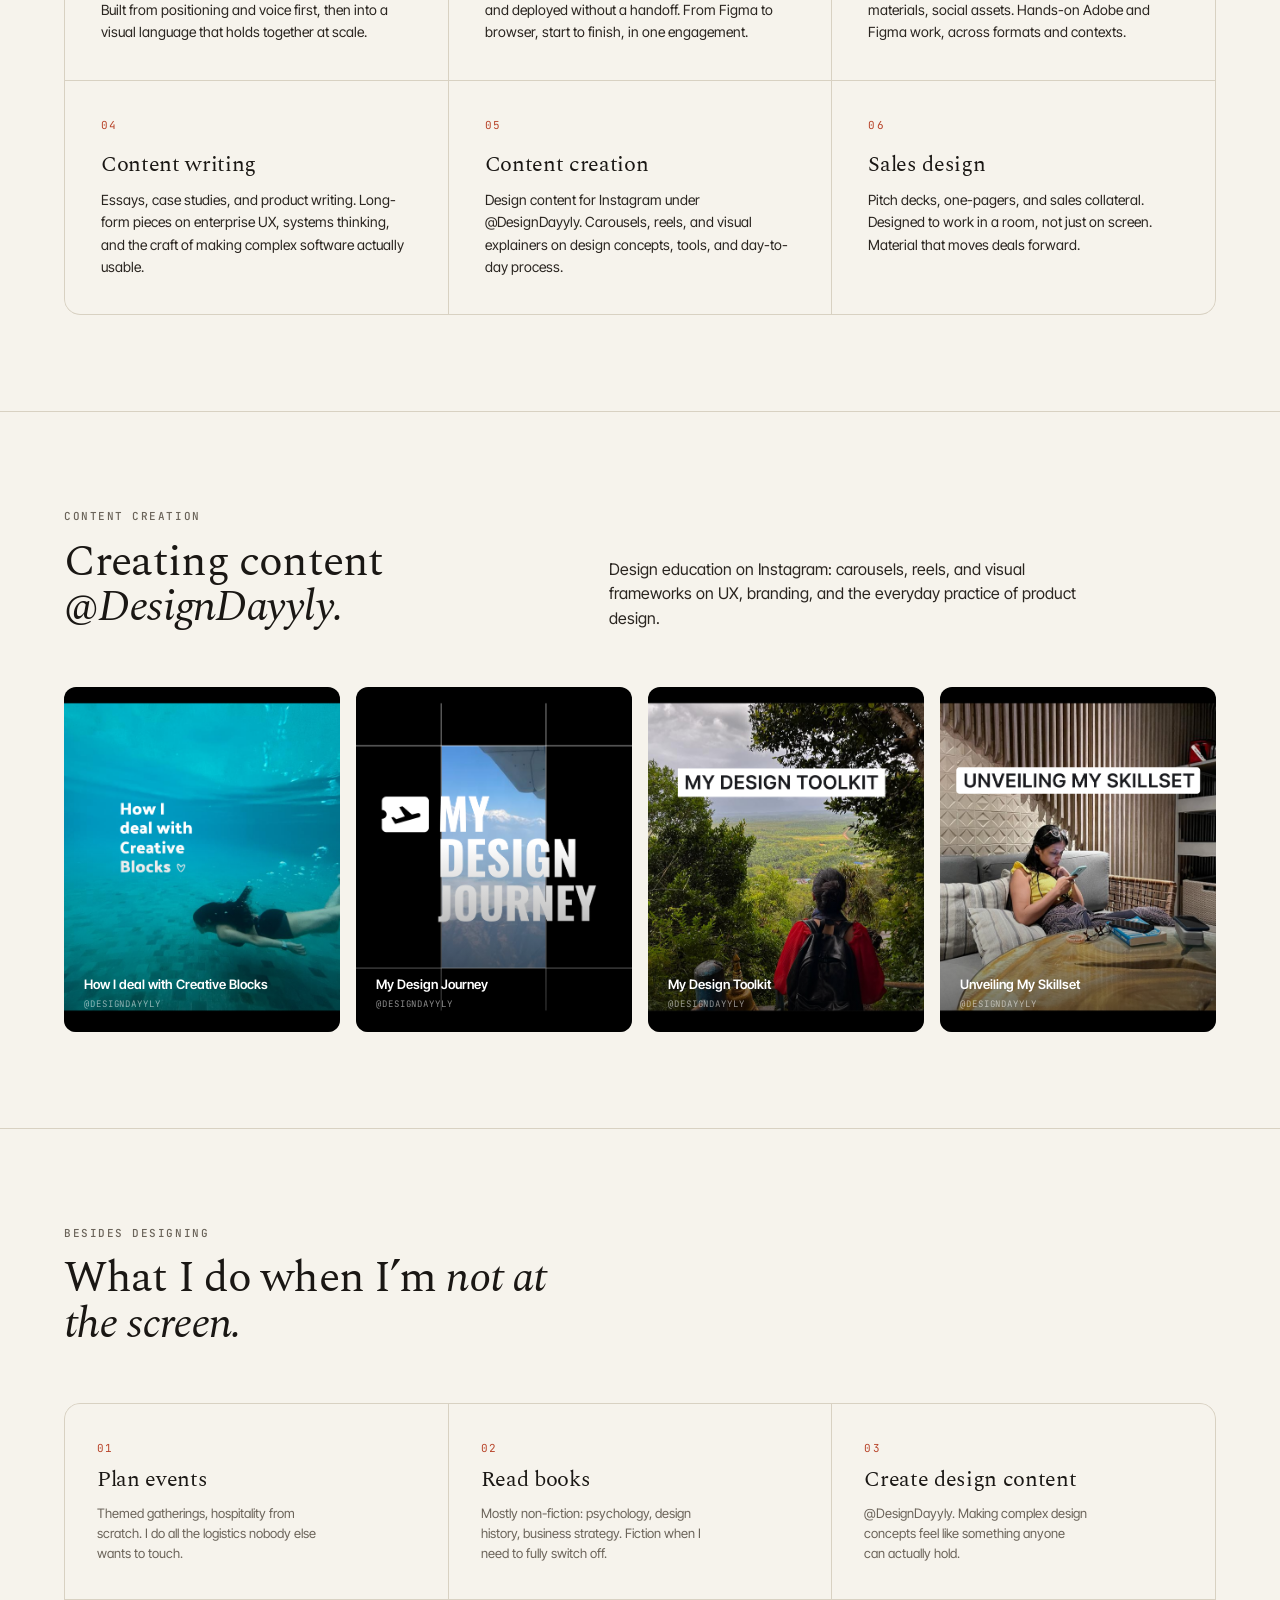
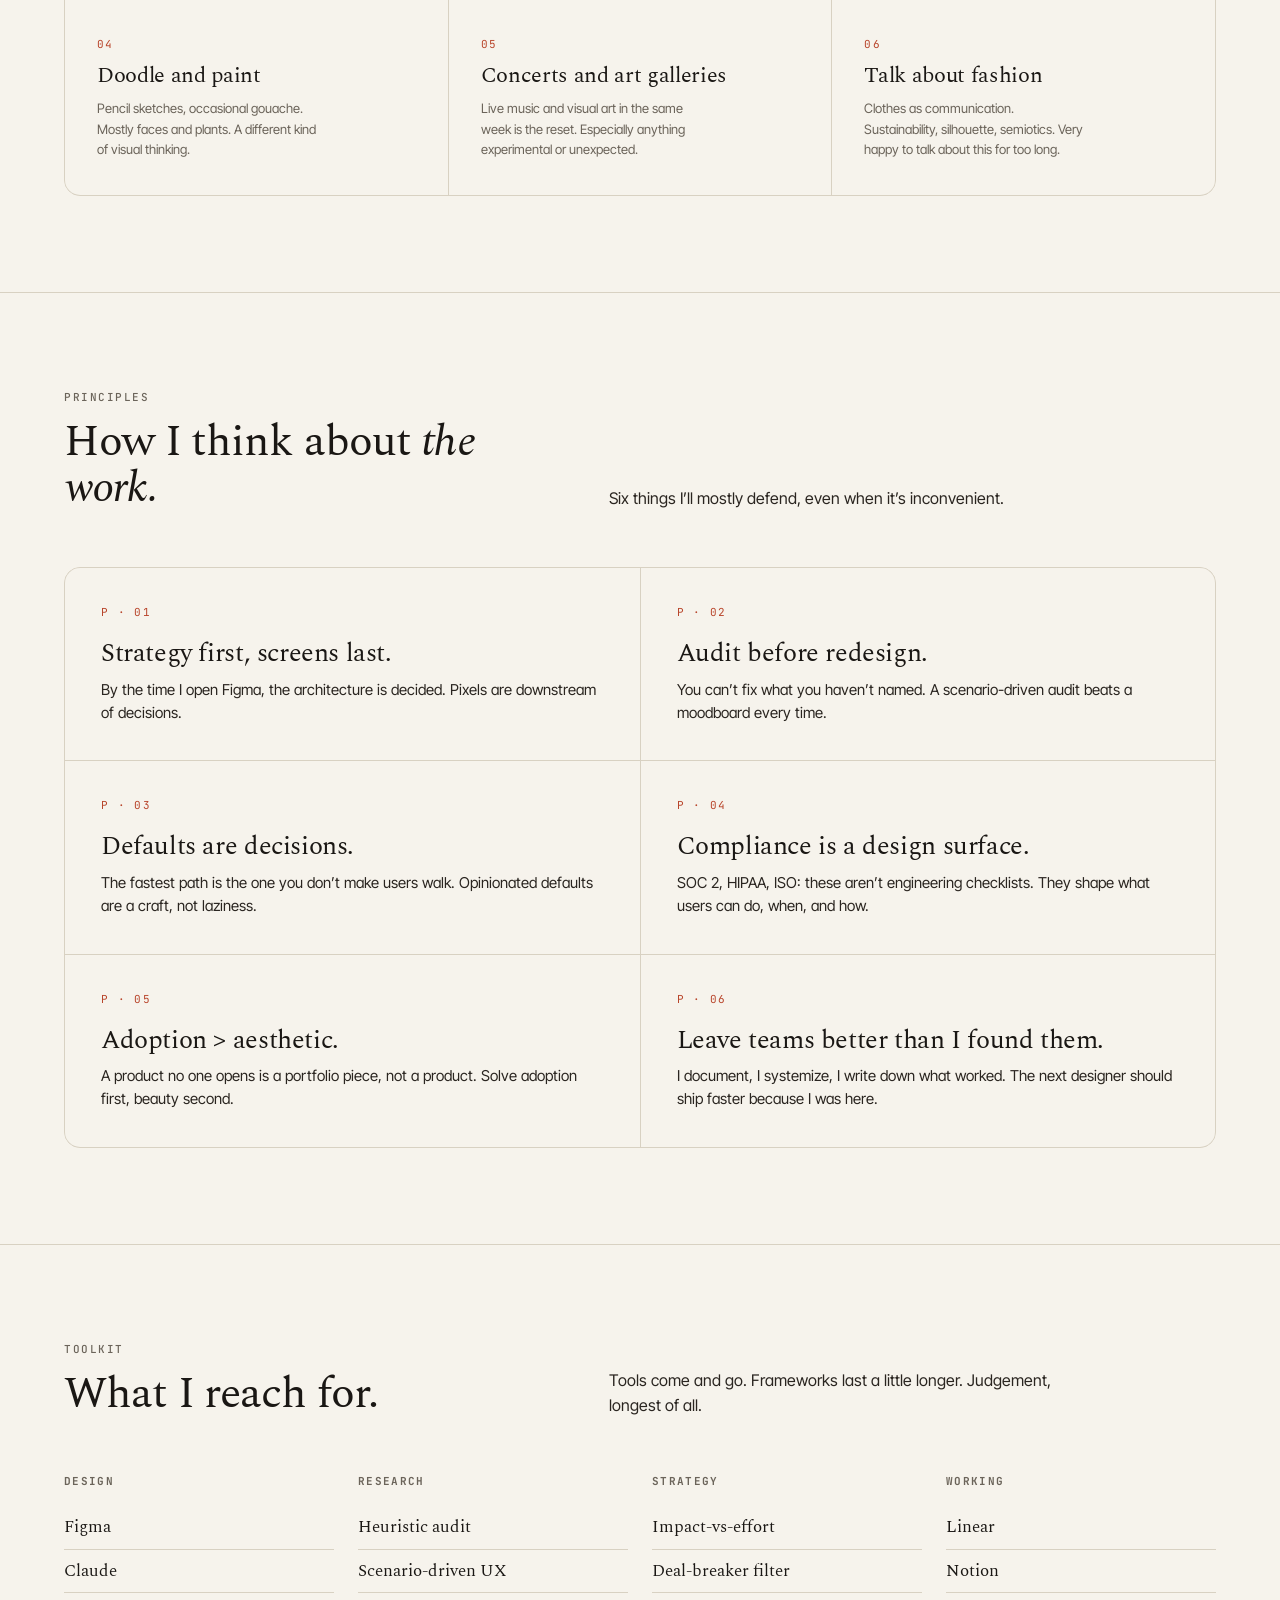
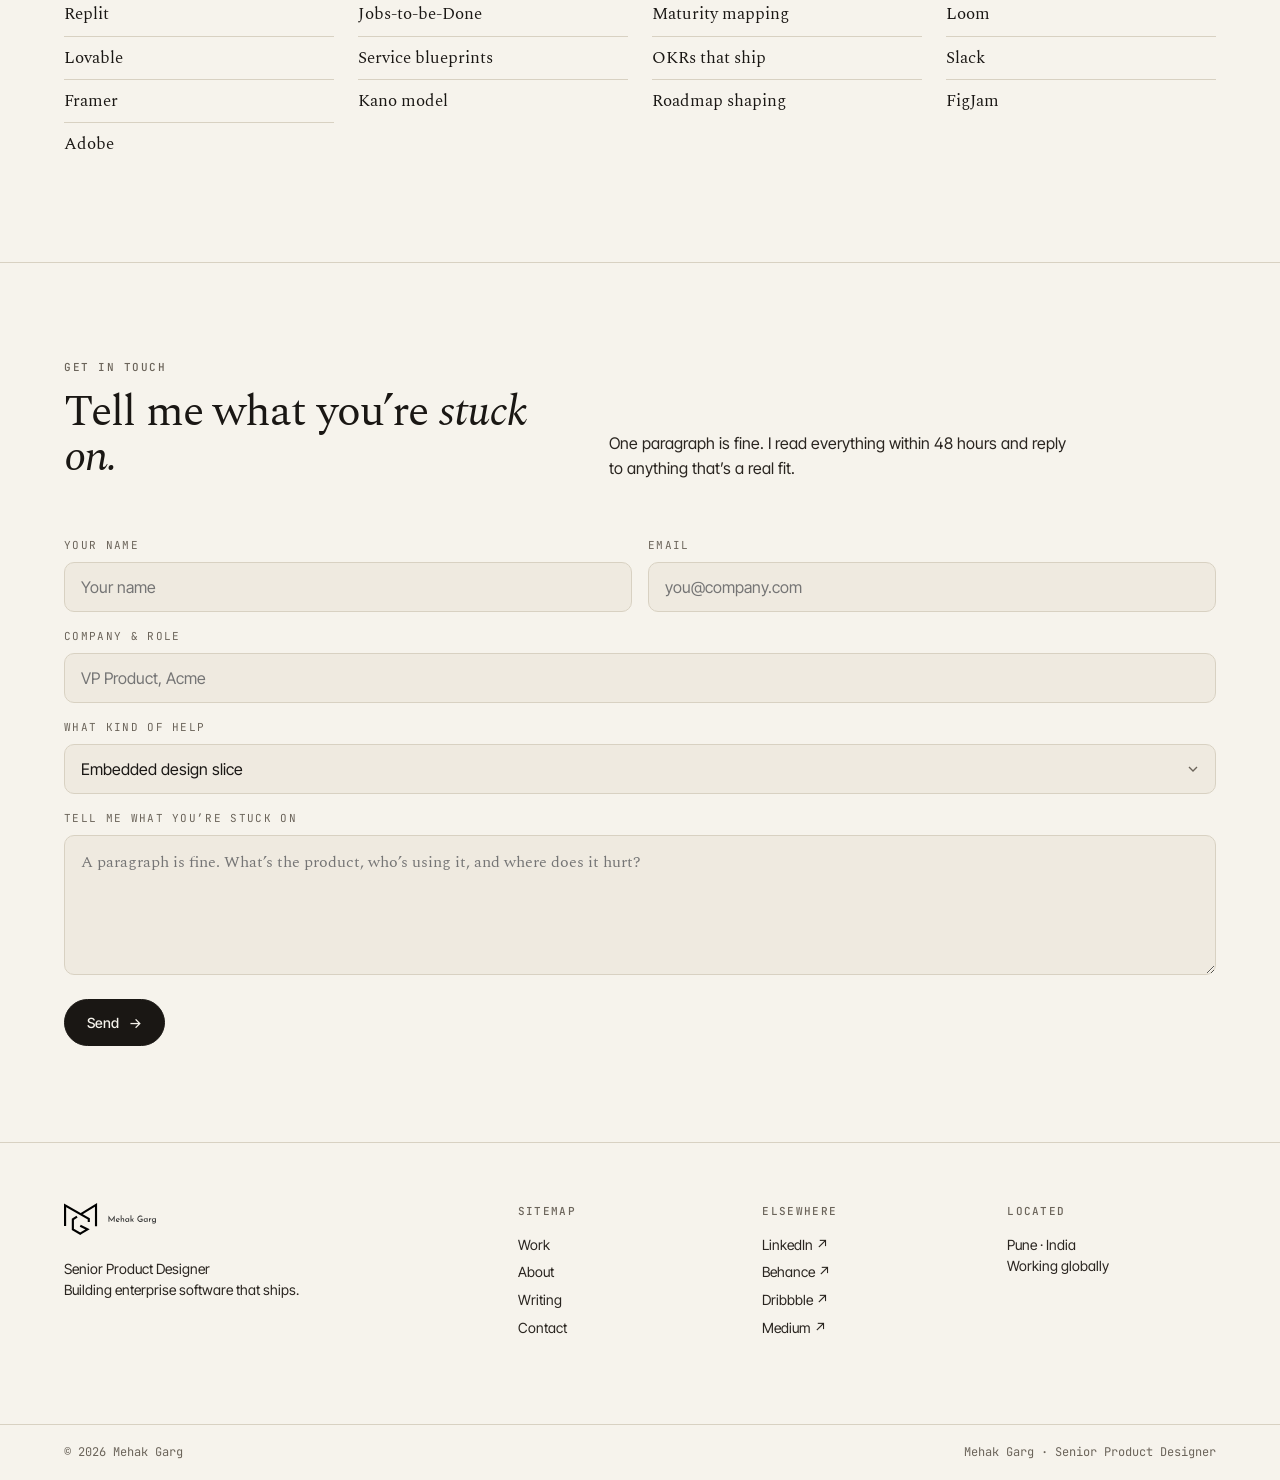
==== commit 4deb3a51: "Add real social links to footer across all pages LinkedIn, Behance, Dribbble, Medium now link to the" ====
--- a/about.html
+++ b/about.html
@@ -695,10 +695,10 @@
     </div>
     <div class="col">
       <h5>Elsewhere</h5>
-      <a href="#" target="_blank" rel="noopener">LinkedIn ↗</a>
-      <a href="#" target="_blank" rel="noopener">Behance ↗</a>
-      <a href="#" target="_blank" rel="noopener">Dribbble ↗</a>
-      <a href="#" target="_blank" rel="noopener">Medium ↗</a>
+      <a href="https://www.linkedin.com/in/mehakrajeshgarg/" target="_blank" rel="noopener">LinkedIn ↗</a>
+      <a href="https://www.behance.net/mehakgarg5" target="_blank" rel="noopener">Behance ↗</a>
+      <a href="https://dribbble.com/mehakkg" target="_blank" rel="noopener">Dribbble ↗</a>
+      <a href="https://medium.com/@mehakrgarg" target="_blank" rel="noopener">Medium ↗</a>
     </div>
     <div class="col">
       <h5>Located</h5>
